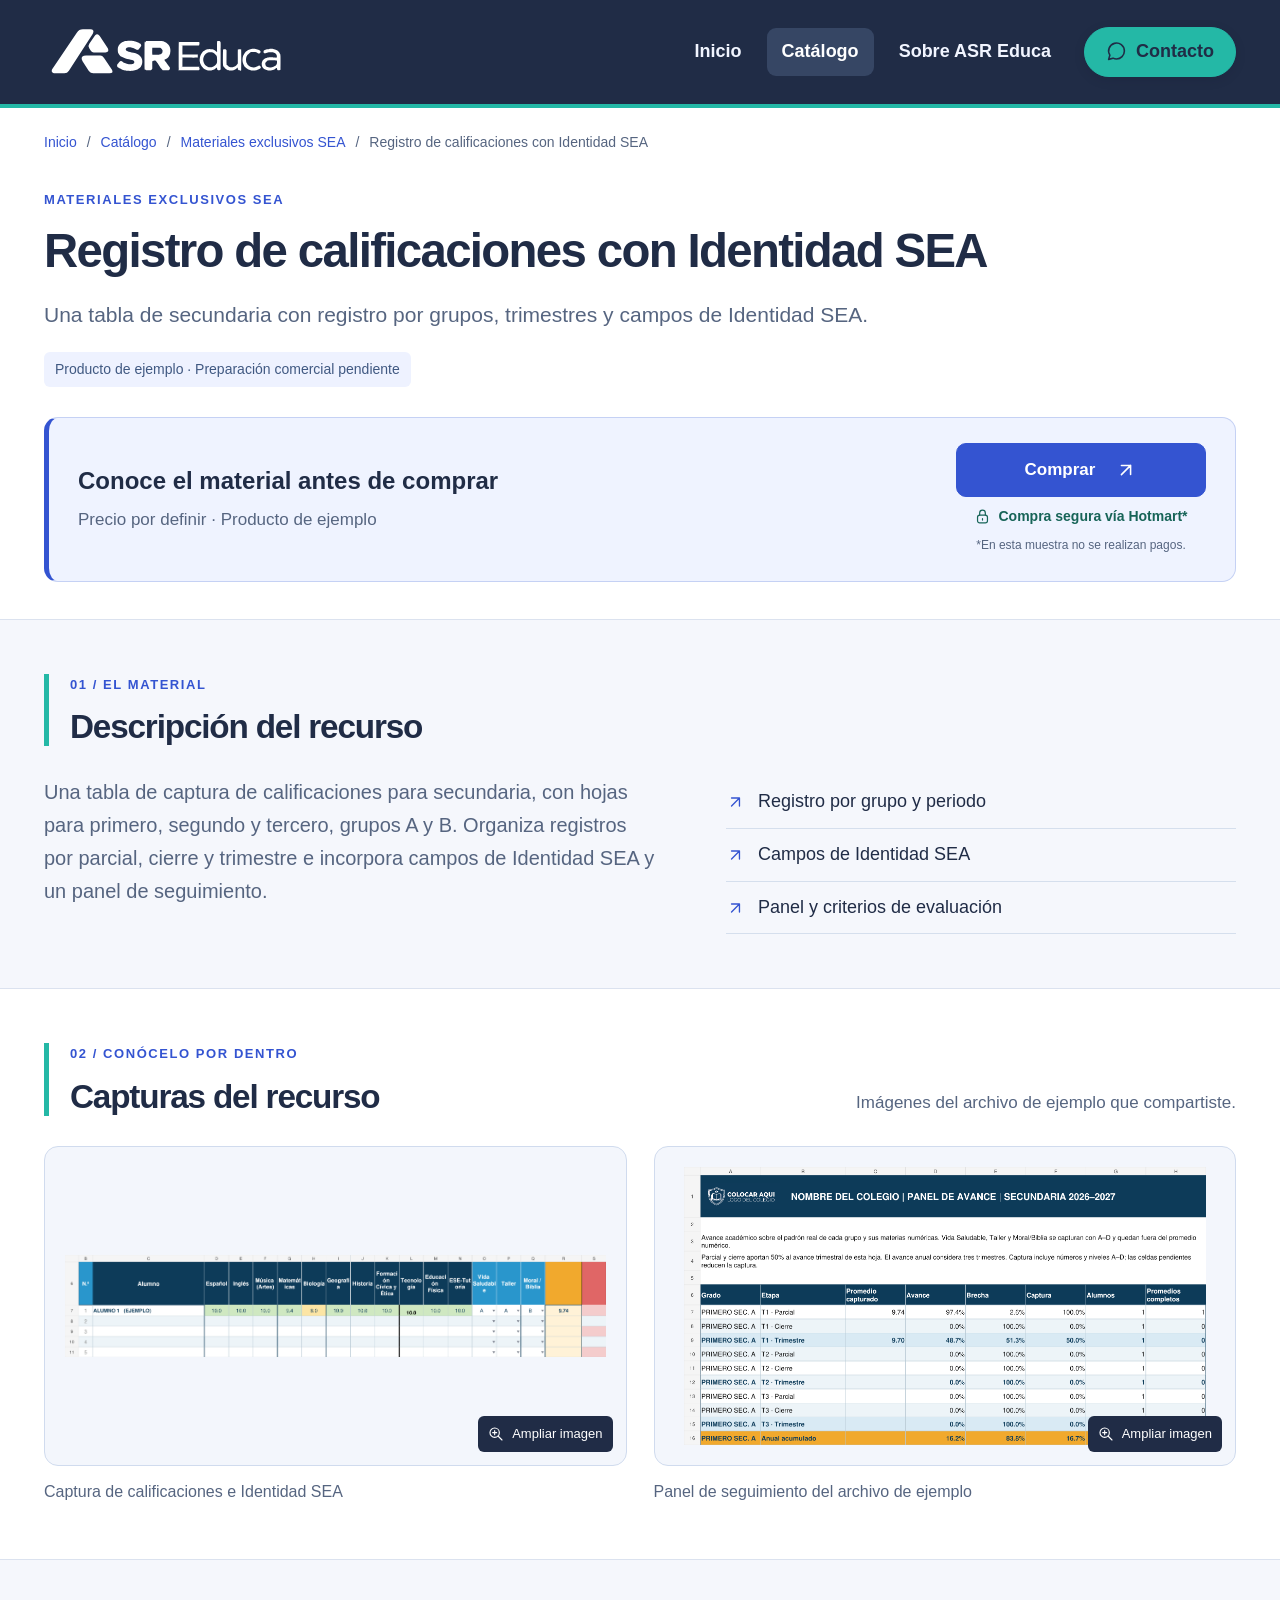
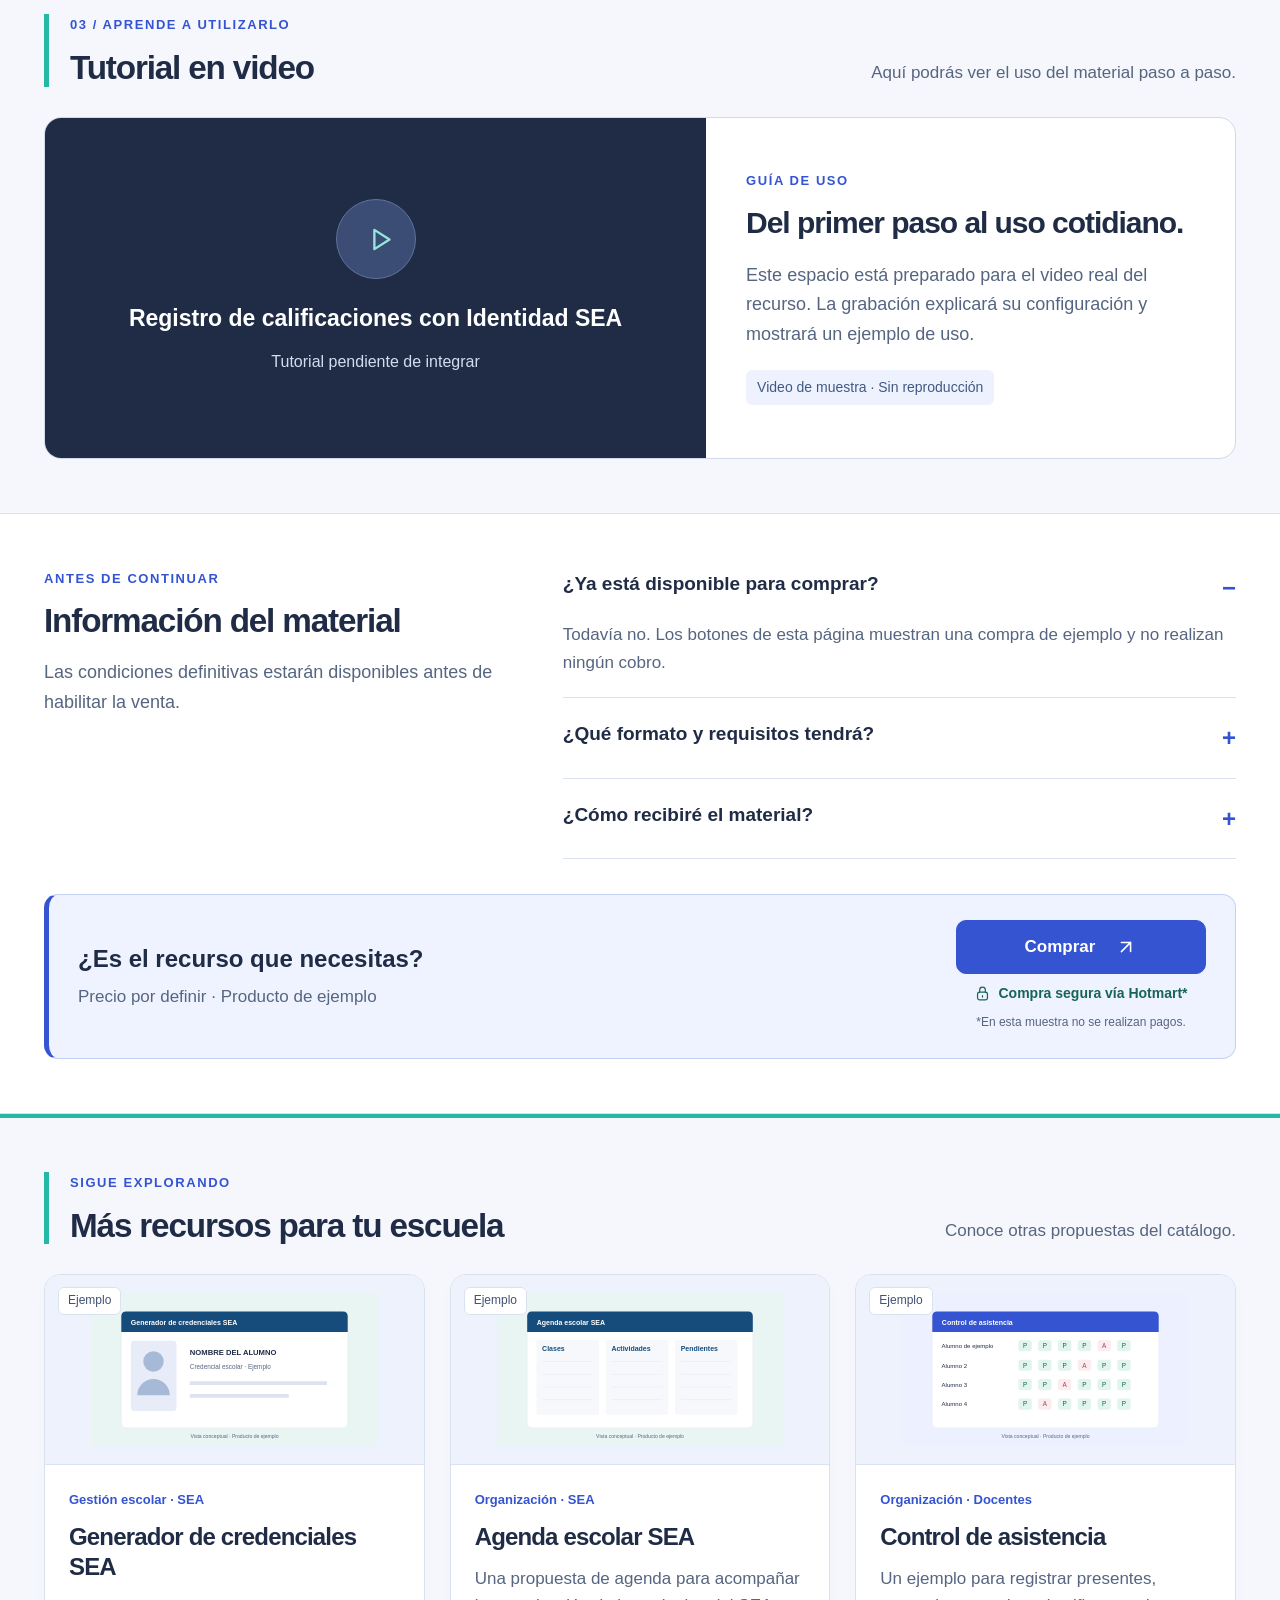
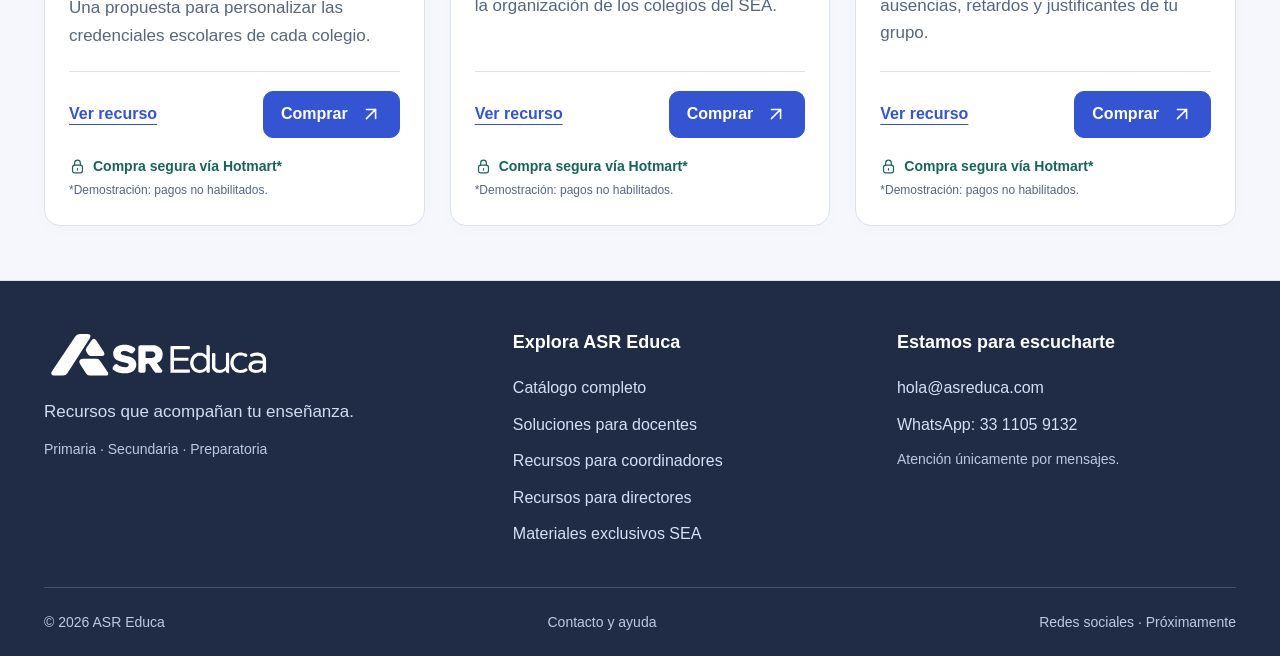
==== calificaciones-sea.html @ 0092710e "Actualizar sitio ASR Educa con nuevo diseño y cat" ====
<!DOCTYPE html>
<html lang="es"><head><meta charset="UTF-8"><meta name="viewport" content="width=device-width,initial-scale=1"><title>Registro de calificaciones con Identidad SEA | ASR Educa</title><meta name="description" content="Una tabla de secundaria con registro por grupos, trimestres y campos de Identidad SEA."><meta name="theme-color" content="#202C46"><meta property="og:title" content="Registro de calificaciones con Identidad SEA | ASR Educa"><meta property="og:description" content="Una tabla de secundaria con registro por grupos, trimestres y campos de Identidad SEA."><meta property="og:image" content="https://asreduca.com/assets/icon-512.png"><meta property="og:type" content="website"><link rel="canonical" href="https://asreduca.com/calificaciones-sea.html"><link rel="icon" href="assets/icon-32.png"><link rel="apple-touch-icon" href="assets/icon-192.png"><link rel="stylesheet" href="style.css"><script src="catalogo.js" defer></script><script src="script.js" defer></script></head><body><a class="skip" href="#contenido">Saltar al contenido</a><header class="site-header"><div class="wrap navigation"><a class="brand" href="index.html" aria-label="ASR Educa, inicio"><img src="assets/logo-blanco.svg" alt="ASR Educa" width="245" height="59"></a><button class="menu-toggle" type="button" aria-expanded="false" aria-controls="menu">Menú <span aria-hidden="true">☰</span></button><nav id="menu" class="menu" aria-label="Navegación principal"><a href="index.html">Inicio</a><a href="catalogo.html" class="section-active">Catálogo</a><a href="sobre-asr.html">Sobre ASR Educa</a><a class="nav-contact" href="contacto.html"><svg aria-hidden="true" viewBox="0 0 24 24" fill="none" stroke="currentColor" stroke-width="1.8" stroke-linecap="round" stroke-linejoin="round"><path d="M21 11.5a9 9 0 0 1-9 9 9.3 9.3 0 0 1-4-.9L3 21l1.4-4.8A9 9 0 1 1 21 11.5Z"/></svg><span>Contacto</span></a></nav></div></header><main id="contenido"><nav class="wrap breadcrumbs" aria-label="Ruta de navegación"><a href="index.html">Inicio</a><span aria-hidden="true">/</span><a href="catalogo.html">Catálogo</a><span aria-hidden="true">/</span><a href="recursos-sea.html">Materiales exclusivos SEA</a><span aria-hidden="true">/</span><span aria-current="page">Registro de calificaciones con Identidad SEA</span></nav><section class="product-lead wrap"><div class="product-heading"><span class="eyebrow">Materiales exclusivos SEA</span><h1>Registro de calificaciones con Identidad SEA</h1><p>Una tabla de secundaria con registro por grupos, trimestres y campos de Identidad SEA.</p><span class="example-tag">Producto de ejemplo · Preparación comercial pendiente</span></div><div class="purchase-bar"><div><strong>Conoce el material antes de comprar</strong><span>Precio por definir · Producto de ejemplo</span></div><div class="purchase-action"><button class="button buy-button " type="button" data-buy="calificaciones-sea">Comprar<svg aria-hidden="true" viewBox="0 0 24 24" fill="none" stroke="currentColor" stroke-width="1.7" stroke-linecap="round" stroke-linejoin="round"><path d="M7 17 17 7M7 7h10v10"/></svg></button><span class="safe"><svg aria-hidden="true" viewBox="0 0 24 24" fill="none" stroke="currentColor" stroke-width="1.7" stroke-linecap="round" stroke-linejoin="round"><rect x="5" y="10" width="14" height="11" rx="3"/><path d="M8 10V7a4 4 0 0 1 8 0v3m-4 5v2"/></svg>Compra segura vía Hotmart*</span><small>*En esta muestra no se realizan pagos.</small></div></div></section><section class="band description-band"><div class="wrap"><div class="section-heading"><div><span class="eyebrow">01 / El material</span><h2>Descripción del recurso</h2></div></div><div class="description-grid"><p class="description-text">Una tabla de captura de calificaciones para secundaria, con hojas para primero, segundo y tercero, grupos A y B. Organiza registros por parcial, cierre y trimestre e incorpora campos de Identidad SEA y un panel de seguimiento.</p><ul class="feature-list"><li><svg aria-hidden="true" viewBox="0 0 24 24" fill="none" stroke="currentColor" stroke-width="1.7" stroke-linecap="round" stroke-linejoin="round"><path d="M7 17 17 7M7 7h10v10"/></svg>Registro por grupo y periodo</li><li><svg aria-hidden="true" viewBox="0 0 24 24" fill="none" stroke="currentColor" stroke-width="1.7" stroke-linecap="round" stroke-linejoin="round"><path d="M7 17 17 7M7 7h10v10"/></svg>Campos de Identidad SEA</li><li><svg aria-hidden="true" viewBox="0 0 24 24" fill="none" stroke="currentColor" stroke-width="1.7" stroke-linecap="round" stroke-linejoin="round"><path d="M7 17 17 7M7 7h10v10"/></svg>Panel y criterios de evaluación</li></ul></div></div></section><section class="band screenshot-band"><div class="wrap"><div class="section-heading"><div><span class="eyebrow">02 / Conócelo por dentro</span><h2>Capturas del recurso</h2></div><p>Imágenes del archivo de ejemplo que compartiste.</p></div><div class="gallery "><figure><button class="gallery-button" type="button" data-image="assets/captura-calificaciones.png" data-title="Captura de calificaciones e Identidad SEA" aria-label="Ampliar: Captura de calificaciones e Identidad SEA"><img src="assets/captura-calificaciones.png" alt="Captura de calificaciones e Identidad SEA" loading="lazy" width="1000" height="550"><span><svg aria-hidden="true" viewBox="0 0 24 24" fill="none" stroke="currentColor" stroke-width="1.7" stroke-linecap="round" stroke-linejoin="round"><circle cx="10" cy="10" r="7"/><path d="m15 15 6 6M7 10h6m-3-3v6"/></svg> Ampliar imagen</span></button><figcaption>Captura de calificaciones e Identidad SEA</figcaption></figure><figure><button class="gallery-button" type="button" data-image="assets/captura-panel.png" data-title="Panel de seguimiento del archivo de ejemplo" aria-label="Ampliar: Panel de seguimiento del archivo de ejemplo"><img src="assets/captura-panel.png" alt="Panel de seguimiento del archivo de ejemplo" loading="lazy" width="1000" height="550"><span><svg aria-hidden="true" viewBox="0 0 24 24" fill="none" stroke="currentColor" stroke-width="1.7" stroke-linecap="round" stroke-linejoin="round"><circle cx="10" cy="10" r="7"/><path d="m15 15 6 6M7 10h6m-3-3v6"/></svg> Ampliar imagen</span></button><figcaption>Panel de seguimiento del archivo de ejemplo</figcaption></figure></div></div></section><section class="band video-band"><div class="wrap"><div class="section-heading"><div><span class="eyebrow">03 / Aprende a utilizarlo</span><h2>Tutorial en video</h2></div><p>Aquí podrás ver el uso del material paso a paso.</p></div><div class="tutorial"><div class="tutorial-screen"><div class="play-symbol"><svg aria-hidden="true" viewBox="0 0 24 24" fill="none" stroke="currentColor" stroke-width="1.7" stroke-linecap="round" stroke-linejoin="round"><path d="m9 5 11 7-11 7Z"/></svg></div><strong>Registro de calificaciones con Identidad SEA</strong><span>Tutorial pendiente de integrar</span></div><div class="tutorial-copy"><span class="eyebrow">Guía de uso</span><h3>Del primer paso al uso cotidiano.</h3><p>Este espacio está preparado para el video real del recurso. La grabación explicará su configuración y mostrará un ejemplo de uso.</p><span class="example-tag">Video de muestra · Sin reproducción</span></div></div></div></section><section class="band faq-band"><div class="wrap"><div class="faq-layout"><div><span class="eyebrow">Antes de continuar</span><h2>Información del material</h2><p>Las condiciones definitivas estarán disponibles antes de habilitar la venta.</p></div><div><details open><summary>¿Ya está disponible para comprar?</summary><p>Todavía no. Los botones de esta página muestran una compra de ejemplo y no realizan ningún cobro.</p></details><details><summary>¿Qué formato y requisitos tendrá?</summary><p>La muestra proviene de un archivo XLSX. Antes de ofrecerlo se comprobará su compatibilidad con Excel y Google Sheets.</p></details><details><summary>¿Cómo recibiré el material?</summary><p>Cuando se habilite la venta, esta ficha explicará la entrega y el acceso al recurso después del pago.</p></details></div></div><div class="purchase-bar"><div><strong>¿Es el recurso que necesitas?</strong><span>Precio por definir · Producto de ejemplo</span></div><div class="purchase-action"><button class="button buy-button " type="button" data-buy="calificaciones-sea">Comprar<svg aria-hidden="true" viewBox="0 0 24 24" fill="none" stroke="currentColor" stroke-width="1.7" stroke-linecap="round" stroke-linejoin="round"><path d="M7 17 17 7M7 7h10v10"/></svg></button><span class="safe"><svg aria-hidden="true" viewBox="0 0 24 24" fill="none" stroke="currentColor" stroke-width="1.7" stroke-linecap="round" stroke-linejoin="round"><rect x="5" y="10" width="14" height="11" rx="3"/><path d="M8 10V7a4 4 0 0 1 8 0v3m-4 5v2"/></svg>Compra segura vía Hotmart*</span><small>*En esta muestra no se realizan pagos.</small></div></div></div></section><section class="band more-band"><div class="wrap"><div class="section-heading"><div><span class="eyebrow">Sigue explorando</span><h2>Más recursos para tu escuela</h2></div><p>Conoce otras propuestas del catálogo.</p></div><div class="product-grid"><article class="product-card" data-card><a class="product-image" href="credenciales-sea.html" aria-label="Ver Generador de credenciales SEA"><img src="assets/vista-credenciales-sea.svg" alt="Vista de Generador de credenciales SEA" loading="lazy" width="900" height="480"><span class="image-badge">Ejemplo</span></a><div class="card-content"><span class="product-kind">Gestión escolar · SEA</span><h3><a href="credenciales-sea.html">Generador de credenciales SEA</a></h3><p>Una propuesta para personalizar las credenciales escolares de cada colegio.</p><div class="card-actions"><a class="details-link" href="credenciales-sea.html">Ver recurso</a><button class="button buy-button compact" type="button" data-buy="credenciales-sea">Comprar<svg aria-hidden="true" viewBox="0 0 24 24" fill="none" stroke="currentColor" stroke-width="1.7" stroke-linecap="round" stroke-linejoin="round"><path d="M7 17 17 7M7 7h10v10"/></svg></button></div><div class="card-safety"><span class="safe"><svg aria-hidden="true" viewBox="0 0 24 24" fill="none" stroke="currentColor" stroke-width="1.7" stroke-linecap="round" stroke-linejoin="round"><rect x="5" y="10" width="14" height="11" rx="3"/><path d="M8 10V7a4 4 0 0 1 8 0v3m-4 5v2"/></svg>Compra segura vía Hotmart*</span><small>*Demostración: pagos no habilitados.</small></div></div></article><article class="product-card" data-card><a class="product-image" href="agenda-sea.html" aria-label="Ver Agenda escolar SEA"><img src="assets/vista-agenda-sea.svg" alt="Vista de Agenda escolar SEA" loading="lazy" width="900" height="480"><span class="image-badge">Ejemplo</span></a><div class="card-content"><span class="product-kind">Organización · SEA</span><h3><a href="agenda-sea.html">Agenda escolar SEA</a></h3><p>Una propuesta de agenda para acompañar la organización de los colegios del SEA.</p><div class="card-actions"><a class="details-link" href="agenda-sea.html">Ver recurso</a><button class="button buy-button compact" type="button" data-buy="agenda-sea">Comprar<svg aria-hidden="true" viewBox="0 0 24 24" fill="none" stroke="currentColor" stroke-width="1.7" stroke-linecap="round" stroke-linejoin="round"><path d="M7 17 17 7M7 7h10v10"/></svg></button></div><div class="card-safety"><span class="safe"><svg aria-hidden="true" viewBox="0 0 24 24" fill="none" stroke="currentColor" stroke-width="1.7" stroke-linecap="round" stroke-linejoin="round"><rect x="5" y="10" width="14" height="11" rx="3"/><path d="M8 10V7a4 4 0 0 1 8 0v3m-4 5v2"/></svg>Compra segura vía Hotmart*</span><small>*Demostración: pagos no habilitados.</small></div></div></article><article class="product-card" data-card><a class="product-image" href="control-asistencia.html" aria-label="Ver Control de asistencia"><img src="assets/vista-control-asistencia.svg" alt="Vista de Control de asistencia" loading="lazy" width="900" height="480"><span class="image-badge">Ejemplo</span></a><div class="card-content"><span class="product-kind">Organización · Docentes</span><h3><a href="control-asistencia.html">Control de asistencia</a></h3><p>Un ejemplo para registrar presentes, ausencias, retardos y justificantes de tu grupo.</p><div class="card-actions"><a class="details-link" href="control-asistencia.html">Ver recurso</a><button class="button buy-button compact" type="button" data-buy="control-asistencia">Comprar<svg aria-hidden="true" viewBox="0 0 24 24" fill="none" stroke="currentColor" stroke-width="1.7" stroke-linecap="round" stroke-linejoin="round"><path d="M7 17 17 7M7 7h10v10"/></svg></button></div><div class="card-safety"><span class="safe"><svg aria-hidden="true" viewBox="0 0 24 24" fill="none" stroke="currentColor" stroke-width="1.7" stroke-linecap="round" stroke-linejoin="round"><rect x="5" y="10" width="14" height="11" rx="3"/><path d="M8 10V7a4 4 0 0 1 8 0v3m-4 5v2"/></svg>Compra segura vía Hotmart*</span><small>*Demostración: pagos no habilitados.</small></div></div></article></div></div></section></main><footer class="site-footer"><div class="wrap footer-grid"><div><img src="assets/logo-blanco.svg" alt="ASR Educa" width="230" height="55"><p>Recursos que acompañan tu enseñanza.</p><span class="footer-small">Primaria · Secundaria · Preparatoria</span></div><div><strong>Explora ASR Educa</strong><a href="catalogo.html">Catálogo completo</a><a href="soluciones-docentes.html">Soluciones para docentes</a><a href="recursos-coordinadores.html">Recursos para coordinadores</a><a href="recursos-directores.html">Recursos para directores</a><a href="recursos-sea.html">Materiales exclusivos SEA</a></div><div><strong>Estamos para escucharte</strong><a href="mailto:hola@asreduca.com">hola@asreduca.com</a><a href="https://wa.me/523311059132">WhatsApp: 33 1105 9132</a><span class="footer-small">Atención únicamente por mensajes.</span></div></div><div class="wrap footer-bottom"><span>© 2026 ASR Educa</span><a href="contacto.html">Contacto y ayuda</a><span>Redes sociales · Próximamente</span></div></footer><dialog id="purchase-dialog" class="modal"><div class="modal-content"><button type="button" class="close-modal" data-close aria-label="Cerrar">×</button><span class="eyebrow">Vista de ejemplo</span><h2 id="purchase-title">Próximamente en Hotmart</h2><p data-purchase-name></p><p>Este botón muestra dónde comenzará la compra. El producto todavía no está a la venta y no se realizará ningún cobro.</p><p>Cuando esté disponible, continuarás en la página de pago de Hotmart.</p><a class="button" href="contacto.html">Consultar el recurso</a></div></dialog><dialog id="image-dialog" class="image-modal"><div class="image-modal-top"><p id="image-title"></p><button class="close-modal" type="button" data-close aria-label="Cerrar imagen ampliada">×</button></div><img src="assets/logo-principal.svg" alt="" data-full-image></dialog></body></html>
---- style.css ----
:root{--blue:#3454d1;--blue-dark:#263da5;--teal:#24b8a6;--night:#202c46;--muted:#566580;--paper:#f5f7fc;--line:#dbe2ef;--mint:#e5f6f2;--radius:20px}*{box-sizing:border-box}html{scroll-behavior:smooth;scroll-padding-top:125px}body{margin:0;color:var(--night);font-family:Inter,"Segoe UI",Arial,sans-serif;font-size:18px;line-height:1.65;background:white;-webkit-font-smoothing:antialiased}button,input{font:inherit}button,a{-webkit-tap-highlight-color:transparent}button{cursor:pointer}a{color:inherit;text-decoration:none}a:hover{text-decoration:none}a:focus-visible,button:focus-visible,summary:focus-visible{outline:3px solid var(--teal);outline-offset:5px}h1,h2,h3,p{margin:0}h1,h2,h3{line-height:1.14;letter-spacing:-.035em}h1{font-size:clamp(38px,3.7vw,62px)}h2{font-size:clamp(30px,2.6vw,42px)}h3{font-size:25px}p{color:var(--muted)}img{display:block;max-width:100%}svg{width:22px;height:22px;flex-shrink:0}button{color:inherit}[hidden]{display:none!important}.wrap{width:calc(100% - 88px);max-width:1680px;margin-inline:auto}.skip{position:fixed;top:-100px;left:20px;padding:15px;background:white;color:var(--blue);z-index:100}.skip:focus{top:10px}.site-header{position:sticky;top:0;z-index:30;background:var(--night);border-bottom:4px solid var(--teal)}.navigation{display:flex;align-items:center;justify-content:space-between;gap:28px;min-height:104px}.brand{display:block;width:245px;flex-shrink:0}.brand img{width:100%;height:auto}.menu{display:flex;align-items:center;gap:8px;font-size:17px;font-weight:650}.menu a{padding:12px 13px;color:#f1f5ff;border-radius:9px;line-height:1.3}.menu a:hover{background:#344360;color:white}.menu a[aria-current=page]{background:white;color:var(--blue)}.menu .nav-contact{border:1px solid #70809f;margin-left:8px}.menu-toggle{display:none;border:1px solid #657695;background:transparent;color:white;padding:9px 15px;border-radius:9px;font-size:17px}.button{display:inline-flex;justify-content:center;align-items:center;gap:20px;background:var(--blue);border:1px solid var(--blue);padding:14px 21px;border-radius:10px;color:white;line-height:1.4;font-weight:700;font-size:17px;transition:background .18s,transform .18s;min-height:52px}.button:hover{background:var(--blue-dark);transform:translateY(-2px)}.button.secondary{background:transparent;color:var(--blue);border-color:#b4c1ea}.button.secondary:hover{background:#edf1ff}.button.white{background:white;color:var(--blue);border-color:white}.button.compact{font-size:16px;padding:11px 17px;min-height:47px;gap:12px}.hero-band{display:grid;grid-template-columns:1.1fr 1fr;background:var(--blue);position:relative;border-bottom:1px solid var(--line);overflow:hidden}.hero-copy{padding:56px clamp(30px,4vw,72px) 47px;color:white;position:relative;background:linear-gradient(120deg,#263fba,#3454d1)}.hero-label{font-size:13px;font-weight:700;letter-spacing:.1em;display:block;color:#c5eceb;margin-bottom:22px}.hero-copy h1{font-size:clamp(37px,3.5vw,60px);max-width:850px;font-weight:730;line-height:1.12}.hero-copy>p{color:white;font-size:22px;margin:25px 0 28px}.hero-levels{display:flex;flex-wrap:wrap;gap:13px;margin-top:27px;font-size:15px;color:#e4eaff}.hero-levels span{color:#6de0ce}.hero-photo{position:relative;min-height:480px}.hero-photo>img{width:100%;height:100%;position:absolute;inset:0;object-fit:cover;object-position:62% center}.hero-photo>span{position:absolute;bottom:26px;right:26px;left:26px;background:rgba(255,255,255,.94);padding:13px 18px;border-left:4px solid var(--teal);font-size:17px;font-weight:600;color:var(--night)}.band{padding:54px 0;border-bottom:1px solid var(--line)}.eyebrow{display:block;font-size:13px;letter-spacing:.12em;font-weight:750;text-transform:uppercase;color:var(--blue);margin-bottom:13px}.section-heading{display:flex;justify-content:space-between;align-items:end;gap:35px;margin-bottom:30px;padding-left:21px;border-left:5px solid var(--teal)}.section-heading>p{max-width:460px;font-size:17px;line-height:1.6}.catalogs-band{background:white}.category-grid{display:grid;grid-template-columns:1fr 1fr;gap:26px}.category{background:#f0f3ff;border:1px solid #d1dafa;border-radius:var(--radius);padding:29px;display:flex;align-items:start;gap:24px;transition:transform .18s,border .18s}.category:hover{transform:translateY(-3px);border-color:var(--blue)}.category-symbol{background:white;color:var(--blue);width:66px;height:66px;border-radius:16px;display:grid;place-items:center;flex-shrink:0}.category-symbol svg{width:30px;height:30px}.category h3{font-size:29px}.category p{font-size:17px;margin-top:13px;max-width:600px}.category div>span{display:block;font-weight:700;color:var(--blue);margin-top:20px;font-size:16px}.sea-category{background:var(--mint);border-color:#c7e6de}.sea-category .category-symbol{color:#116b60}.sea-category div>span{color:#126c60}.featured-band{background:var(--paper)}.product-grid{display:grid;grid-template-columns:repeat(3,minmax(0,1fr));gap:25px}.product-card{min-width:0;border:1px solid #d9e1ef;border-radius:16px;background:white;overflow:hidden;display:flex;flex-direction:column;box-shadow:0 5px 18px #202c4604}.product-image{height:190px;position:relative;background:#eef2fc;padding:18px;border-bottom:1px solid var(--line);display:block;overflow:hidden}.product-image img{width:100%;height:100%;object-fit:contain;transition:transform .2s}.product-image:hover img{transform:scale(1.025)}.image-badge{position:absolute;left:13px;top:12px;font-size:12px;background:white;color:#405174;border:1px solid var(--line);border-radius:6px;padding:3px 9px}.card-content{padding:24px;display:flex;flex-direction:column;flex:1}.product-kind{font-size:13px;color:var(--blue);font-weight:650;display:block;margin-bottom:11px}.card-content h3{font-size:24px;line-height:1.24;margin-bottom:13px}.card-content h3 a:hover{color:var(--blue)}.card-content>p{font-size:17px;line-height:1.6;margin-bottom:22px}.card-actions{display:flex;align-items:center;justify-content:space-between;gap:15px;margin-top:auto;padding-top:19px;border-top:1px solid var(--line)}.details-link{font-size:16px;font-weight:700;color:var(--blue);text-decoration:underline;text-underline-offset:5px}.card-safety{margin-top:17px;display:flex;flex-direction:column;gap:3px}.safe{font-size:14px;font-weight:600;color:#176458;display:flex;align-items:center;gap:7px}.safe svg{height:17px;width:17px}.card-safety small,.purchase-action small{font-size:12px;color:var(--muted)}.catalog-disclaimer{font-size:14px;margin-top:23px;color:var(--muted)}.contact-band{padding:40px 0;background:#e9f5f3;border-bottom:1px solid #b9d9d2}.contact-inner{display:flex;align-items:center;justify-content:space-between;gap:30px}.contact-inner h2{font-size:32px}.contact-inner p{margin-top:11px}.site-footer{background:var(--night);color:white;padding:47px 0 22px}.footer-grid{display:grid;grid-template-columns:1.25fr 1fr 1fr;gap:45px;padding-bottom:30px}.footer-grid img{margin-bottom:15px}.footer-grid p{font-size:17px;color:#d0dcef;margin-bottom:12px}.footer-grid strong{display:block;font-size:18px;margin-bottom:18px}.footer-grid a{display:block;font-size:16px;color:#d4e0f5;margin:10px 0}.footer-grid a:hover{text-decoration:underline;color:white}.footer-small{font-size:14px;color:#b9c9e4;display:block}.footer-bottom{display:flex;justify-content:space-between;gap:25px;border-top:1px solid #45516a;padding-top:23px;font-size:14px;color:#bbcae1}.breadcrumbs{display:flex;gap:10px;align-items:center;flex-wrap:wrap;padding-block:23px;font-size:14px;color:var(--muted)}.breadcrumbs a{color:var(--blue)}.catalog-intro{padding-top:16px;padding-bottom:35px}.catalog-intro>p{font-size:20px;max-width:1000px;margin-top:18px}.catalog-band{background:var(--paper);border-top:1px solid var(--line)}.catalog-toolbar{display:flex;align-items:center;justify-content:space-between;gap:25px;margin-bottom:20px}.catalog-toolbar>span{font-size:16px;color:var(--muted);white-space:nowrap}.search{display:flex;gap:14px;align-items:center;border:1px solid #becbe0;background:white;border-radius:10px;padding:13px 17px;width:min(100%,590px)}.search input{border:0;outline:0;width:100%;background:transparent;font-size:18px;color:var(--night)}.search:focus-within{outline:2px solid var(--blue);outline-offset:2px}.catalog-band .catalog-disclaimer{margin:0 0 25px}.empty-state{padding:30px;background:white;border:1px solid var(--line);border-radius:12px}.product-lead{padding-bottom:37px}.product-heading{max-width:1200px;padding:12px 0 30px}.product-heading>p{font-size:21px;max-width:1100px;margin-top:20px}.example-tag{display:inline-block;font-size:14px;color:#405982;background:#eef2ff;padding:6px 11px;border-radius:6px;margin-top:20px}.purchase-bar{background:#eff3ff;border:1px solid #c5d1f4;border-left:5px solid var(--blue);border-radius:14px;padding:25px 29px;display:flex;align-items:center;justify-content:space-between;gap:30px}.purchase-bar strong{font-size:24px;line-height:1.3;display:block}.purchase-bar>div>span{display:block;color:var(--muted);margin-top:9px;font-size:17px}.purchase-action{display:flex;flex-direction:column;align-items:center;gap:8px;min-width:250px}.purchase-action .button{width:100%}.purchase-action .safe{margin:0;color:#176458;font-size:14px}.description-band{background:var(--paper);border-top:1px solid var(--line)}.description-grid{display:grid;grid-template-columns:1.2fr 1fr;gap:70px}.description-text{font-size:20px;max-width:850px}.feature-list{margin:0;padding:0;list-style:none}.feature-list li{display:flex;align-items:center;gap:13px;font-size:18px;padding:11px 0;border-bottom:1px solid #d5dfed}.feature-list li svg{color:var(--blue);width:19px}.screenshot-band{background:white}.gallery{display:grid;grid-template-columns:1fr 1fr;gap:27px}.gallery.single{grid-template-columns:1fr}.gallery figure{margin:0;min-width:0}.gallery-button{display:flex;align-items:center;justify-content:center;position:relative;width:100%;height:320px;background:#f3f6fc;border:1px solid #d0dbee;border-radius:14px;padding:20px;overflow:hidden}.gallery-button>img{width:100%;height:100%;object-fit:contain}.gallery-button>span{position:absolute;bottom:13px;right:13px;display:flex;align-items:center;gap:8px;background:var(--night);border-radius:6px;padding:7px 10px;color:white;font-size:13px}.gallery-button>span svg{width:16px;height:16px}.gallery.single .gallery-button{height:360px}.gallery figcaption{font-size:16px;margin-top:13px;color:var(--muted)}.video-band{background:var(--paper)}.tutorial{display:grid;grid-template-columns:1.25fr 1fr;border:1px solid #cfd9eb;border-radius:17px;overflow:hidden;background:white}.tutorial-screen{min-height:340px;padding:35px;background:var(--night);color:white;display:flex;align-items:center;justify-content:center;flex-direction:column;text-align:center;gap:15px}.play-symbol{display:grid;place-items:center;width:80px;height:80px;background:#3b4d74;color:#96e7db;border:1px solid #5f739b;border-radius:50%;margin-bottom:10px}.play-symbol svg{width:33px;height:33px;margin-left:5px}.tutorial-screen strong{font-size:23px;max-width:600px;line-height:1.3}.tutorial-screen>span{font-size:16px;color:#d3ddf0}.tutorial-copy{padding:40px;align-self:center}.tutorial-copy h3{font-size:30px;line-height:1.2;margin-bottom:20px}.tutorial-copy p{font-size:18px}.faq-band{background:white}.faq-layout{display:grid;grid-template-columns:.8fr 1.2fr;gap:70px;margin-bottom:35px}.faq-layout h2{margin-bottom:18px}.faq-layout>div>p{font-size:18px;max-width:500px}details{border-bottom:1px solid var(--line);padding:20px 0}details:first-child{padding-top:0}summary{font-size:19px;font-weight:650;cursor:pointer;display:flex;justify-content:space-between;gap:20px;list-style:none}summary::-webkit-details-marker{display:none}summary:after{content:'+';color:var(--blue);font-size:24px}details[open] summary:after{content:'−'}details p{font-size:17px;margin-top:14px}.more-band{background:var(--paper);border-top:4px solid var(--teal)}.about-band{background:white}.about-band h1{max-width:1100px}.about-grid{display:grid;grid-template-columns:1fr 1fr;gap:55px;align-items:center;margin-top:35px}.about-visual img{border-radius:18px}.about-text h2{margin-bottom:22px}.about-text p{font-size:19px;margin:18px 0}.about-text strong{display:block;font-size:21px;margin-top:25px}.about-text>span{font-size:16px;color:var(--muted)}.contact-page h1{max-width:1000px}.contact-page>.wrap>p{font-size:20px;margin-top:18px}.contact-grid{display:grid;grid-template-columns:1fr 1fr;gap:28px;margin-top:35px}.contact-grid article{border:1px solid var(--line);padding:30px;background:var(--paper);border-radius:15px}.contact-grid a{display:block;font-size:23px;color:var(--blue);font-weight:650;margin:23px 0 14px}.modal{border:0;border-radius:18px;padding:0;width:min(620px,calc(100% - 36px));color:var(--night);box-shadow:0 20px 100px #0004}.modal::backdrop,.image-modal::backdrop{background:#111c33c9}.modal-content{padding:42px;position:relative}.modal h2{font-size:31px;margin-bottom:22px}.modal p{font-size:18px;margin:16px 0}.modal .button{margin-top:15px}.close-modal{background:#e9eef8;color:var(--night);border:0;border-radius:50%;width:43px;height:43px;font-size:28px;line-height:1;display:grid;place-items:center}.modal .close-modal{position:absolute;right:14px;top:14px}.modal .eyebrow{padding-right:28px}.image-modal{border:0;background:#f7f9fe;border-radius:15px;padding:19px;width:min(1500px,calc(100% - 32px));max-height:93vh}.image-modal-top{display:flex;align-items:center;justify-content:space-between;gap:20px;margin-bottom:16px}.image-modal-top p{font-size:18px;font-weight:600}.image-modal>img{max-height:calc(93vh - 100px);width:100%;object-fit:contain}.sr-only{position:absolute;width:1px;height:1px;padding:0;margin:-1px;overflow:hidden;clip:rect(0,0,0,0)}
/* Demostración de asistencia, sin datos reales ni almacenamiento. */
.demo-band{background:#eaf1ff}.demo-layout{display:grid;grid-template-columns:minmax(0,1fr) 290px;gap:28px;align-items:start}.sheet{border:1px solid var(--line);background:white;border-radius:14px;overflow:hidden}.sheet-top{padding:22px;display:flex;align-items:center;justify-content:space-between;gap:15px;border-bottom:1px solid var(--line)}.sheet-mark{display:flex;align-items:center;gap:14px}.sheet-mark>span{background:var(--blue);color:white;border-radius:9px;padding:6px 13px}.sheet-mark strong{font-size:18px;display:block}.sheet-mark small{font-size:14px;color:var(--muted)}.pill{font-size:13px;background:var(--mint);color:#176458;padding:5px 10px;border-radius:20px}.sheet-context{padding:18px 22px;display:flex;justify-content:space-between;gap:10px;font-size:15px}.sheet-context span{color:var(--muted)}.attendance{border-collapse:collapse;width:100%;table-layout:fixed}.attendance th{background:#f0f4fc;font-size:15px;color:var(--muted);font-weight:600;padding:12px 5px}.attendance th:first-child,.attendance td:first-child{text-align:left;width:43%;padding-left:22px}.attendance td{text-align:center;border-bottom:1px solid #e7edf6;padding:12px 5px;font-size:16px}.initial{display:inline-grid;place-items:center;width:28px;height:28px;border-radius:50%;background:#edf1fa;font-size:10px;margin-right:9px}.state{border:0;border-radius:8px;width:35px;height:35px;display:inline-grid;place-items:center;font-size:15px;font-weight:650}.p{background:#dff3ec;color:#176458}.a{background:#fbe8ec;color:#a24451}.r{background:#fff0cf;color:#805d16}.j{background:#e6edff;color:#3454b5}.sheet-bottom{padding:16px 22px;font-size:13px;color:var(--muted)}.legend{display:flex;gap:14px;flex-wrap:wrap}.demo-controls{padding:5px 22px 20px}.mini-button{border:1px solid #bfcee7;background:white;padding:9px 13px;border-radius:8px;font-size:14px}.demo-summary{background:var(--night);color:white;border-radius:14px;padding:25px}.demo-summary h3{font-size:23px}.demo-summary>p{font-size:16px;color:#c1d1ed;margin:13px 0 19px}.stat{display:flex;justify-content:space-between;gap:20px;border-top:1px solid #455677;padding:11px 0;font-size:17px}.stat b{color:#79dfcc;font-size:21px}.demo-summary small{font-size:13px;color:#c1d1ed;margin-top:15px;display:block}.noscript-note{padding:15px;font-size:14px}
@media(min-width:1800px){.hero-band{grid-template-columns:1.1fr 1fr}.hero-copy{padding-left:max(64px,calc((100vw - 1680px)/2))}.hero-photo{min-height:540px}}
@media(max-width:1230px){.wrap{width:calc(100% - 56px)}.brand{width:210px}.navigation{gap:20px}.menu{font-size:15px;gap:4px}.menu a{padding:12px 9px}.hero-copy{padding:42px 30px}.hero-copy h1{font-size:41px}.hero-copy>p{font-size:20px}.category{padding:25px;gap:17px}.category h3{font-size:26px}.card-content{padding:21px}.card-content h3{font-size:23px}.card-content>p{font-size:16px}.card-actions{gap:9px}.card-actions .button{font-size:15px;padding:11px 13px}.details-link{font-size:15px}}
@media(max-width:1000px){.navigation{flex-wrap:wrap;padding:19px 0;min-height:90px}.menu{width:100%;justify-content:space-between;font-size:16px;gap:7px}.menu a{padding:10px 12px}.hero-band{grid-template-columns:1.1fr 1fr}.hero-copy h1{font-size:36px}.hero-label{font-size:11px}.hero-photo{min-height:460px}.hero-copy>p{font-size:19px}.product-grid{gap:20px}.product-image{height:155px;padding:13px}.card-content h3{font-size:22px}.card-content{padding:18px}.card-actions{flex-direction:column;align-items:stretch}.card-actions .details-link{padding-bottom:9px;text-align:center}.category-symbol{width:50px;height:50px}.category h3{font-size:25px}.description-grid{gap:35px}.tutorial-copy{padding:28px}.tutorial-copy h3{font-size:27px}.footer-grid{gap:28px}.footer-grid a{font-size:15px}.section-heading>p{max-width:360px}.demo-layout{grid-template-columns:minmax(0,1fr) 230px}.sheet-mark small{font-size:12px}.sheet-context{font-size:13px}.attendance td{font-size:14px}.initial{display:none}}
@media(max-width:760px){body{font-size:17px}.wrap{width:calc(100% - 36px)}.site-header{border-bottom-width:3px}.navigation{min-height:83px;gap:15px;padding-block:16px}.brand{width:205px}.js .menu-toggle{display:block}.menu{flex-wrap:wrap;justify-content:start;padding-top:12px;gap:9px}.js .menu{display:none}.js .menu.open{display:flex}.menu a{font-size:16px;padding:11px 12px}.menu .nav-contact{margin-left:0}.hero-band{grid-template-columns:1fr}.hero-copy{padding:37px 23px 30px}.hero-copy h1{font-size:clamp(35px,7.6vw,49px)}.hero-copy>p{font-size:20px;margin:23px 0}.hero-label{font-size:11px;letter-spacing:.06em}.hero-levels{font-size:14px;margin-top:24px}.hero-photo{min-height:240px;max-height:290px}.hero-photo img{object-position:60% 43%}.hero-photo>span{font-size:15px;bottom:16px;left:18px;right:18px;padding:10px 13px}.band{padding:38px 0}.section-heading{display:block;margin-bottom:25px;padding-left:16px}.section-heading h2{font-size:31px}.section-heading>p{margin-top:15px;max-width:100%;font-size:17px}.eyebrow{font-size:12px}.category-grid{grid-template-columns:1fr;gap:18px}.category{padding:24px 22px;gap:18px}.category h3{font-size:26px}.category p{font-size:16px}.category div>span{font-size:15px}.category-symbol{width:51px;height:51px}.product-grid{grid-template-columns:1fr 1fr;gap:17px}.card-content h3{font-size:22px}.card-content>p{font-size:16px}.product-image{height:160px}.card-content{padding:19px}.card-actions .button{font-size:16px}.card-safety .safe{font-size:12px}.card-safety small{font-size:11px}.contact-inner{align-items:start;flex-direction:column;gap:23px}.contact-inner h2{font-size:30px}.footer-grid{grid-template-columns:1fr 1fr;gap:29px}.footer-grid>div:first-child{grid-column:1/-1}.footer-grid strong{font-size:17px}.footer-grid a{font-size:15px}.footer-bottom{flex-wrap:wrap;justify-content:start;gap:13px 25px;font-size:13px}.breadcrumbs{font-size:13px;padding-block:20px;gap:7px}.catalog-intro{padding-top:8px}.catalog-intro h1{font-size:38px}.catalog-intro>p{font-size:19px}.search input{font-size:17px}.catalog-toolbar{gap:15px}.catalog-toolbar>span{font-size:14px}.product-heading{padding:10px 0 25px}.product-heading h1{font-size:37px}.product-heading>p{font-size:20px}.example-tag{font-size:13px}.purchase-bar{padding:23px;display:block}.purchase-bar strong{font-size:24px}.purchase-bar>div>span{font-size:16px}.purchase-action{margin-top:23px;min-width:0;align-items:start}.purchase-action .safe{font-size:14px}.description-grid,.faq-layout{grid-template-columns:1fr;gap:25px}.description-text{font-size:19px}.feature-list li{font-size:17px}.gallery{grid-template-columns:1fr;gap:24px}.gallery-button{height:240px;padding:12px}.gallery.single .gallery-button{height:270px}.gallery figcaption{font-size:15px}.tutorial{grid-template-columns:1fr}.tutorial-screen{min-height:270px;padding:27px}.tutorial-copy{padding:27px}.tutorial-copy p{font-size:17px}.faq-layout h2{font-size:31px}.faq-layout>div>p{font-size:17px}summary{font-size:18px}details p{font-size:17px}.about-grid{grid-template-columns:1fr;gap:26px}.about-band h1{font-size:37px}.about-text p{font-size:18px}.contact-page h1{font-size:37px}.contact-grid{grid-template-columns:1fr;gap:20px}.contact-grid article{padding:25px}.contact-grid a{font-size:22px}.demo-layout{grid-template-columns:1fr}.sheet-top{padding:16px;gap:10px}.sheet-mark strong{font-size:16px}.sheet-mark>span{display:none}.sheet-context{padding:16px;font-size:12px}.attendance th:first-child,.attendance td:first-child{width:39%;padding-left:12px}.attendance th{font-size:12px}.attendance td{font-size:13px}.state{width:29px;height:31px;font-size:14px}.sheet-bottom{padding:16px;font-size:12px}.legend{gap:8px}.demo-controls{padding-left:16px}.modal-content{padding:37px 25px 28px}.modal h2{font-size:29px}.image-modal-top p{font-size:15px}.image-modal{padding:13px}.close-modal{width:37px;height:37px}}
@media(max-width:530px){.product-grid{grid-template-columns:1fr}.product-image{height:200px}.card-content{padding:23px}.card-content h3{font-size:25px}.card-content>p{font-size:17px}.card-actions{flex-direction:row;align-items:center}.card-actions .details-link{padding:0}.card-actions .button{padding:12px 21px}.card-safety .safe{font-size:14px}.card-safety small{font-size:12px}.footer-grid{grid-template-columns:1fr}.footer-grid>div:first-child{grid-column:auto}.hero-copy h1{font-size:36px}.category{gap:15px;padding:23px 18px}.category h3{font-size:25px}.category-symbol{width:42px;height:47px}.category-symbol svg{width:25px}.search{padding:11px 12px}.catalog-toolbar>span{font-size:13px}.gallery.single .gallery-button{height:220px}}
@media(prefers-reduced-motion:reduce){html{scroll-behavior:auto}*,*:before,*:after{transition:none!important;animation:none!important}}

.purchase-action .safe{display:flex}
/* Retoques de contacto y presentación de la marca. */
.contact-pill{display:inline-flex;align-items:center;justify-content:center;gap:13px;background:#0f8277;color:white;border:1px solid #0f8277;border-radius:999px;padding:13px 27px;min-height:56px;font-size:20px;font-weight:750;line-height:1.4;box-shadow:0 4px 10px #155d5519;transition:background .18s,transform .18s;text-decoration:none}.contact-pill>svg{width:27px;height:27px}.contact-pill:hover{background:#0b695f;color:white;transform:translateY(-2px)}.contact-pill:focus-visible{outline:3px solid var(--blue);outline-offset:4px}.contact-options{display:flex;flex-direction:column;align-items:center;gap:7px;flex-shrink:0}.contact-options small{font-size:14px;color:#476963}.other-contact{font-size:14px;color:var(--blue);margin-top:3px}.other-contact:hover{text-decoration:underline}.contact-grid .contact-pill{display:inline-flex;width:max-content;max-width:100%;font-size:20px;color:white;margin:4px 0 14px}.contact-grid .contact-number{margin-bottom:19px}.brand-ribbon{background:white;border-bottom:1px solid var(--line);padding:22px 0}.brand-ribbon-inner{display:flex;align-items:center;justify-content:space-between;gap:30px}.brand-ribbon img{width:270px;height:auto}.brand-ribbon p{font-size:17px;line-height:1.6;text-align:right}.brand-ribbon a:not([aria-label]){font-size:15px;font-weight:600;color:var(--blue)}.story-band{padding-top:20px;background:white}.story-brand{display:flex;align-items:center;gap:38px;border-bottom:1px solid var(--line);padding-bottom:26px;margin-bottom:32px}.story-brand img{width:340px;height:auto}.story-brand>span{font-size:19px;color:var(--muted);border-left:1px solid #c5d1e8;padding-left:30px}.story-band h1{max-width:1300px}.story-grid{display:grid;grid-template-columns:1fr 1.05fr;gap:55px;align-items:center;margin-top:38px}.story-photo{margin:0;min-width:0}.story-photo>img{width:100%;height:auto;aspect-ratio:3/2;object-fit:cover;border-radius:18px}.story-photo figcaption{font-size:13px;color:var(--muted);margin-top:10px}.story-copy h2{font-size:34px;margin-bottom:20px}.story-copy p{font-size:18px;line-height:1.7;margin:15px 0}.story-copy p:last-child{margin-bottom:0}.story-copy a{color:var(--blue);font-weight:600;text-decoration:underline;text-underline-offset:3px}.vision-band{background:var(--paper);border-top:4px solid var(--teal)}.vision-grid{display:grid;grid-template-columns:repeat(3,minmax(0,1fr));gap:24px}.vision-grid article{background:white;border:1px solid var(--line);padding:25px;border-radius:15px}.vision-number{display:block;font-weight:700;color:var(--blue);font-size:14px;margin-bottom:14px}.vision-grid h3{font-size:24px;line-height:1.2;margin-bottom:14px}.vision-grid p{font-size:17px;line-height:1.65}.vision-note{font-size:15px;color:var(--muted);margin-top:23px}.founder-band{background:white}.founder-grid{display:grid;grid-template-columns:330px minmax(0,1fr);gap:65px;max-width:1300px;align-items:center}.founder-photo{margin:0}.founder-photo img{width:100%;height:auto;aspect-ratio:1/1;object-fit:cover;object-position:center;display:block;border-radius:50%;border:1px solid #d7dfec}.founder-photo figcaption{text-align:center;font-size:14px;color:var(--muted);margin-top:12px}.founder-copy h2{font-size:40px}.founder-role{font-size:20px!important;color:var(--blue);font-weight:600;margin-top:13px!important}.founder-copy p{font-size:18px;margin:17px 0;line-height:1.7;max-width:900px}.founder-copy .button{margin-top:13px}.confidence-band{background:#edf5f4;border-top:1px solid #c9dfda}.purchase-steps{display:grid;grid-template-columns:repeat(3,minmax(0,1fr));gap:25px}.purchase-steps article{background:white;border:1px solid #d0e1dc;border-radius:15px;padding:28px}.purchase-steps article>span{display:grid;place-items:center;height:42px;width:42px;background:var(--blue);color:white;border-radius:50%;font-weight:700;margin-bottom:20px}.purchase-steps h3{font-size:25px;margin-bottom:15px}.purchase-steps p{font-size:17px}.confidence-note{display:grid;grid-template-columns:1fr 1fr;gap:40px;border-block:1px solid #bfd6d0;padding:26px 0;margin-top:30px}.confidence-note strong{display:block;font-size:18px;margin-bottom:10px}.confidence-note p{font-size:16px}.hotmart-help{display:inline-block;color:var(--blue);font-size:16px;font-weight:600;margin-top:24px;text-decoration:underline;text-underline-offset:4px}.confidence-footnote{font-size:13px;margin-top:15px;max-width:1100px;color:#526a65}
@media(max-width:1100px){.story-grid{gap:32px;grid-template-columns:1fr 1fr}.story-copy h2{font-size:29px}.story-copy p{font-size:17px}.founder-grid{grid-template-columns:280px 1fr;gap:40px}.founder-copy h2{font-size:35px}.vision-grid{gap:18px}.vision-grid article{padding:23px}.vision-grid h3{font-size:22px}}
@media(max-width:760px){.contact-options{align-items:start}.contact-pill{font-size:19px;padding:13px 25px}.brand-ribbon-inner{flex-direction:column;align-items:start;gap:15px}.brand-ribbon img{width:250px}.brand-ribbon p{text-align:left;font-size:16px}.story-band{padding-top:12px}.story-brand{flex-direction:column;align-items:start;gap:16px;margin-bottom:28px;padding-bottom:23px}.story-brand img{width:290px;max-width:100%}.story-brand>span{border-left:0;padding-left:0;font-size:17px}.story-band h1{font-size:37px}.story-grid{grid-template-columns:1fr;gap:28px;margin-top:28px}.story-copy h2{font-size:30px}.story-copy p{font-size:18px}.story-photo>img{aspect-ratio:3/2;height:auto}.vision-grid{grid-template-columns:1fr 1fr}.vision-grid h3{font-size:22px}.vision-grid p{font-size:16px}.founder-grid{grid-template-columns:1fr;gap:28px}.founder-photo{max-width:310px;margin-inline:auto}.founder-copy h2{font-size:34px}.founder-copy p{font-size:18px}.purchase-steps{grid-template-columns:1fr;gap:17px}.purchase-steps article{padding:25px}.purchase-steps article>span{margin-bottom:15px}.confidence-note{grid-template-columns:1fr;gap:25px}.confidence-band .section-heading h2{font-size:31px}.hotmart-help{font-size:15px}.contact-grid .contact-pill{font-size:19px}}
@media(max-width:480px){.vision-grid{grid-template-columns:1fr}.vision-grid article{padding:24px}.vision-grid p{font-size:17px}.story-brand img{width:265px}.founder-copy .button{font-size:16px;gap:9px;padding:13px 14px}.founder-copy h2{font-size:32px}.story-band h1{font-size:35px}}
/* Catálogo por áreas y contacto en la barra principal. */
.menu .nav-contact{display:inline-flex;align-items:center;justify-content:center;gap:9px;background:var(--teal);border:1px solid var(--teal);color:var(--night);border-radius:999px;padding:12px 21px;box-shadow:0 3px 12px #0a17251a;white-space:nowrap}
.menu .nav-contact svg{width:21px;height:21px}
.menu .nav-contact:hover{background:#65d9c8;border-color:#65d9c8;color:var(--night)}
.menu .nav-contact[aria-current=page]{background:#d6f6f0;color:#124f46;border-color:var(--teal);box-shadow:inset 0 0 0 1px var(--teal)}
.menu a.section-active{background:#364664;color:white}
.menu a.section-active:hover{background:#445777}
.category-copy{min-width:0}
.category .category-status{display:inline-block;font-size:12px;letter-spacing:.06em;line-height:1.4;text-transform:uppercase;font-weight:750;color:#31486c;background:#e1e9f8;border:1px solid #cdd8ed;border-radius:999px;padding:5px 10px;margin:0 0 13px}
.category .category-status-example{color:#485b82;background:white;border-color:#d2dcf2}
.category .category-link{display:flex;align-items:center;gap:9px;font-size:16px;margin-top:20px}
.category .category-link>span{display:inline;margin:0}
.coordinator-category{background:#eef3fc;border-color:#cfdced}
.coordinator-category .category-symbol{color:#31578f}
.director-category{background:#edf5f6;border-color:#c8dfe1}
.director-category .category-symbol{color:#26727c}
.director-category .category-link{color:#256875}
.catalog-hub{background:white;padding-top:24px}
.hub-intro{margin-bottom:37px;max-width:1050px}
.hub-intro p{font-size:20px;line-height:1.65;max-width:850px;margin-top:23px}
.catalog-hub .catalog-disclaimer{margin-top:30px}
.upcoming-band{background:var(--paper);border-top:1px solid var(--line)}
.upcoming-panel{background:white;border:1px solid #d3dfef;border-top:4px solid var(--teal);border-radius:18px;display:grid;grid-template-columns:130px minmax(0,1fr);align-items:start;gap:36px;padding:48px;max-width:1140px;margin-inline:auto}
.upcoming-symbol{display:grid;place-items:center;width:120px;height:120px;background:#edf3ff;border-radius:25px;color:var(--blue)}
.upcoming-symbol svg{width:58px;height:58px}
.upcoming-badge{display:inline-block;background:#e3f5ef;color:#166858;border:1px solid #c8e7dc;padding:5px 12px;border-radius:999px;font-size:14px;font-weight:700;margin-bottom:20px}
.upcoming-copy h2{font-size:38px}
.upcoming-copy>p{font-size:19px;max-width:760px;margin-top:22px}
.upcoming-actions{display:flex;flex-wrap:wrap;align-items:center;gap:24px;margin-top:30px}
.upcoming-actions .button{gap:13px}
@media(min-width:901px){.navigation{flex-wrap:nowrap}.menu{width:auto;font-size:18px;gap:10px;justify-content:flex-end;padding-top:0}.menu a{padding:12px 15px}.menu .nav-contact{padding:12px 21px}}
@media(min-width:901px) and (max-width:1100px){.brand{width:205px}.navigation{gap:20px}.menu{font-size:16px;gap:5px}.menu a{padding:11px 10px}.menu .nav-contact{padding:11px 15px;margin-left:4px}}
@media(max-width:900px){.navigation{flex-wrap:wrap;gap:15px;padding-block:16px;min-height:83px}.js .menu-toggle{display:block}.menu{width:100%;flex-wrap:wrap;justify-content:flex-start;gap:9px;padding-top:12px}.js .menu{display:none}.js .menu.open{display:flex}.menu a{font-size:16px;padding:11px 12px}.menu .nav-contact{margin-left:0;padding:11px 18px}}
@media(max-width:760px){.hub-intro h1{font-size:37px}.hub-intro p{font-size:19px}.catalog-hub{padding-top:15px}.category .category-status{font-size:11px;margin-bottom:12px}.upcoming-panel{grid-template-columns:1fr;gap:24px;padding:29px}.upcoming-symbol{width:76px;height:76px;border-radius:18px}.upcoming-symbol svg{width:38px;height:38px}.upcoming-copy h2{font-size:31px}.upcoming-copy>p{font-size:18px}.upcoming-actions{align-items:flex-start;flex-direction:column;gap:22px}.upcoming-actions .button{font-size:16px;padding:13px 17px}.upcoming-badge{margin-bottom:17px}}
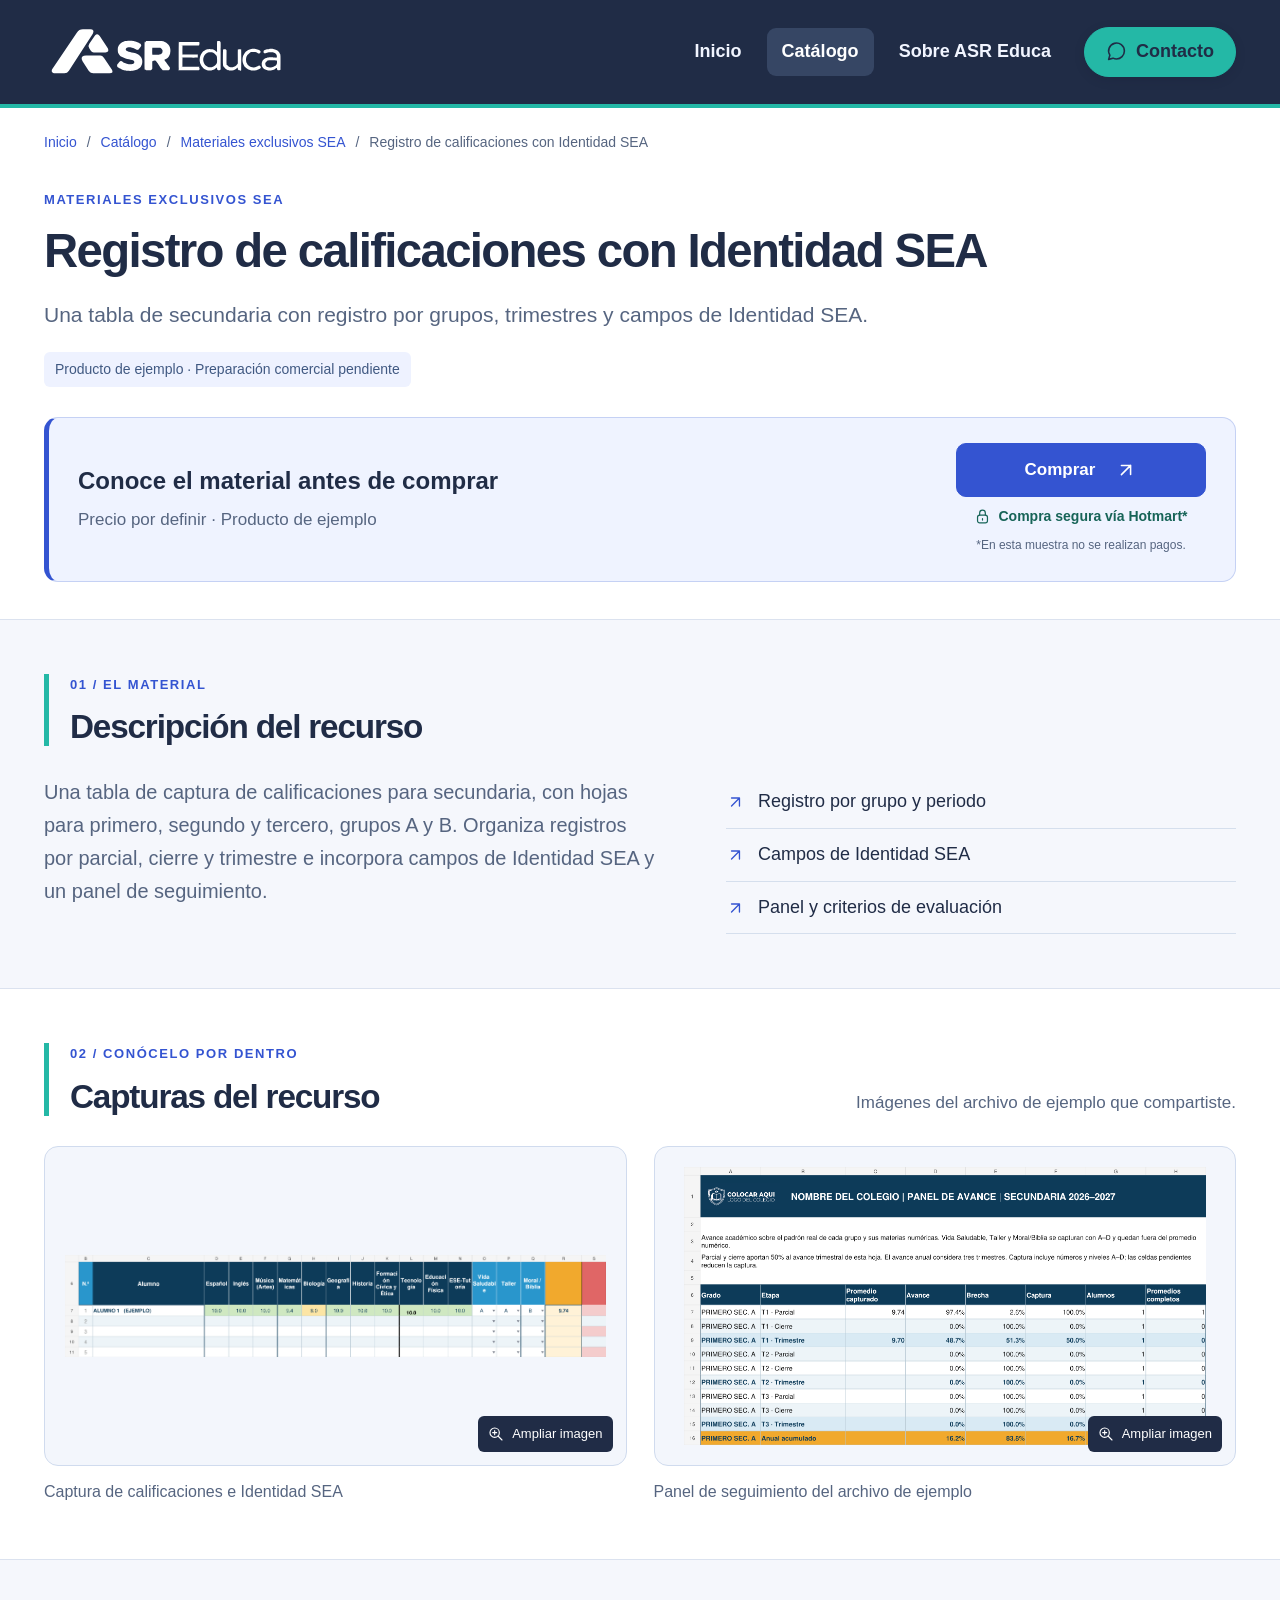
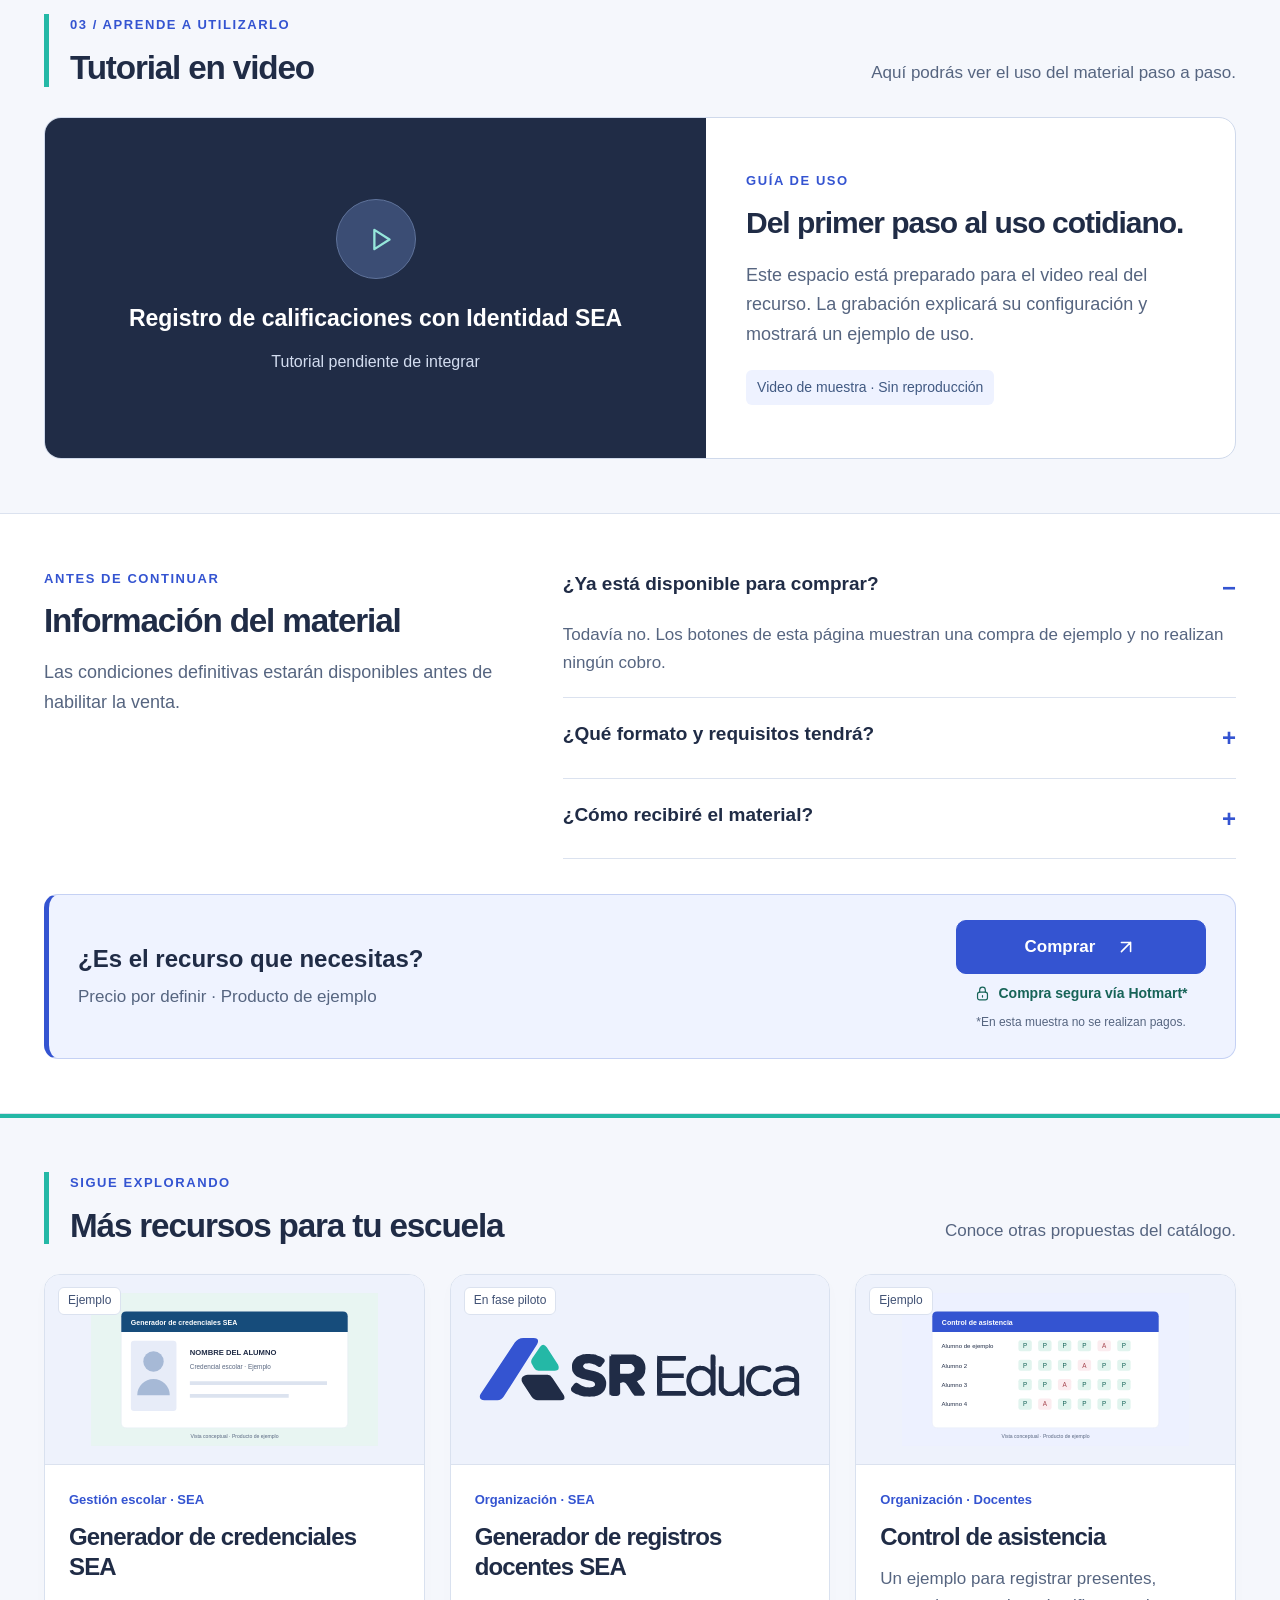
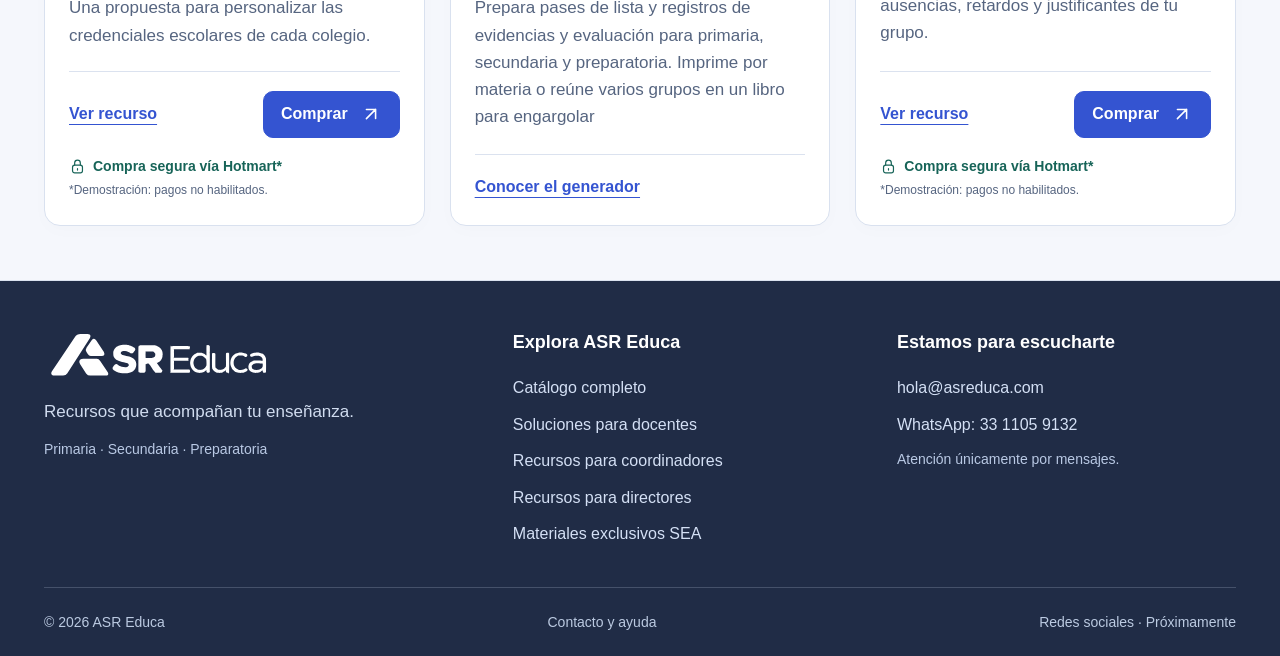
==== commit d0705849: "Presentar el Generador de registros docentes SEA en fase piloto" ====
--- a/calificaciones-sea.html
+++ b/calificaciones-sea.html
@@ -1,2 +1,2 @@
 <!DOCTYPE html>
-<html lang="es"><head><meta charset="UTF-8"><meta name="viewport" content="width=device-width,initial-scale=1"><title>Registro de calificaciones con Identidad SEA | ASR Educa</title><meta name="description" content="Una tabla de secundaria con registro por grupos, trimestres y campos de Identidad SEA."><meta name="theme-color" content="#202C46"><meta property="og:title" content="Registro de calificaciones con Identidad SEA | ASR Educa"><meta property="og:description" content="Una tabla de secundaria con registro por grupos, trimestres y campos de Identidad SEA."><meta property="og:image" content="https://asreduca.com/assets/icon-512.png"><meta property="og:type" content="website"><link rel="canonical" href="https://asreduca.com/calificaciones-sea.html"><link rel="icon" href="assets/icon-32.png"><link rel="apple-touch-icon" href="assets/icon-192.png"><link rel="stylesheet" href="style.css"><script src="catalogo.js" defer></script><script src="script.js" defer></script></head><body><a class="skip" href="#contenido">Saltar al contenido</a><header class="site-header"><div class="wrap navigation"><a class="brand" href="index.html" aria-label="ASR Educa, inicio"><img src="assets/logo-blanco.svg" alt="ASR Educa" width="245" height="59"></a><button class="menu-toggle" type="button" aria-expanded="false" aria-controls="menu">Menú <span aria-hidden="true">☰</span></button><nav id="menu" class="menu" aria-label="Navegación principal"><a href="index.html">Inicio</a><a href="catalogo.html" class="section-active">Catálogo</a><a href="sobre-asr.html">Sobre ASR Educa</a><a class="nav-contact" href="contacto.html"><svg aria-hidden="true" viewBox="0 0 24 24" fill="none" stroke="currentColor" stroke-width="1.8" stroke-linecap="round" stroke-linejoin="round"><path d="M21 11.5a9 9 0 0 1-9 9 9.3 9.3 0 0 1-4-.9L3 21l1.4-4.8A9 9 0 1 1 21 11.5Z"/></svg><span>Contacto</span></a></nav></div></header><main id="contenido"><nav class="wrap breadcrumbs" aria-label="Ruta de navegación"><a href="index.html">Inicio</a><span aria-hidden="true">/</span><a href="catalogo.html">Catálogo</a><span aria-hidden="true">/</span><a href="recursos-sea.html">Materiales exclusivos SEA</a><span aria-hidden="true">/</span><span aria-current="page">Registro de calificaciones con Identidad SEA</span></nav><section class="product-lead wrap"><div class="product-heading"><span class="eyebrow">Materiales exclusivos SEA</span><h1>Registro de calificaciones con Identidad SEA</h1><p>Una tabla de secundaria con registro por grupos, trimestres y campos de Identidad SEA.</p><span class="example-tag">Producto de ejemplo · Preparación comercial pendiente</span></div><div class="purchase-bar"><div><strong>Conoce el material antes de comprar</strong><span>Precio por definir · Producto de ejemplo</span></div><div class="purchase-action"><button class="button buy-button " type="button" data-buy="calificaciones-sea">Comprar<svg aria-hidden="true" viewBox="0 0 24 24" fill="none" stroke="currentColor" stroke-width="1.7" stroke-linecap="round" stroke-linejoin="round"><path d="M7 17 17 7M7 7h10v10"/></svg></button><span class="safe"><svg aria-hidden="true" viewBox="0 0 24 24" fill="none" stroke="currentColor" stroke-width="1.7" stroke-linecap="round" stroke-linejoin="round"><rect x="5" y="10" width="14" height="11" rx="3"/><path d="M8 10V7a4 4 0 0 1 8 0v3m-4 5v2"/></svg>Compra segura vía Hotmart*</span><small>*En esta muestra no se realizan pagos.</small></div></div></section><section class="band description-band"><div class="wrap"><div class="section-heading"><div><span class="eyebrow">01 / El material</span><h2>Descripción del recurso</h2></div></div><div class="description-grid"><p class="description-text">Una tabla de captura de calificaciones para secundaria, con hojas para primero, segundo y tercero, grupos A y B. Organiza registros por parcial, cierre y trimestre e incorpora campos de Identidad SEA y un panel de seguimiento.</p><ul class="feature-list"><li><svg aria-hidden="true" viewBox="0 0 24 24" fill="none" stroke="currentColor" stroke-width="1.7" stroke-linecap="round" stroke-linejoin="round"><path d="M7 17 17 7M7 7h10v10"/></svg>Registro por grupo y periodo</li><li><svg aria-hidden="true" viewBox="0 0 24 24" fill="none" stroke="currentColor" stroke-width="1.7" stroke-linecap="round" stroke-linejoin="round"><path d="M7 17 17 7M7 7h10v10"/></svg>Campos de Identidad SEA</li><li><svg aria-hidden="true" viewBox="0 0 24 24" fill="none" stroke="currentColor" stroke-width="1.7" stroke-linecap="round" stroke-linejoin="round"><path d="M7 17 17 7M7 7h10v10"/></svg>Panel y criterios de evaluación</li></ul></div></div></section><section class="band screenshot-band"><div class="wrap"><div class="section-heading"><div><span class="eyebrow">02 / Conócelo por dentro</span><h2>Capturas del recurso</h2></div><p>Imágenes del archivo de ejemplo que compartiste.</p></div><div class="gallery "><figure><button class="gallery-button" type="button" data-image="assets/captura-calificaciones.png" data-title="Captura de calificaciones e Identidad SEA" aria-label="Ampliar: Captura de calificaciones e Identidad SEA"><img src="assets/captura-calificaciones.png" alt="Captura de calificaciones e Identidad SEA" loading="lazy" width="1000" height="550"><span><svg aria-hidden="true" viewBox="0 0 24 24" fill="none" stroke="currentColor" stroke-width="1.7" stroke-linecap="round" stroke-linejoin="round"><circle cx="10" cy="10" r="7"/><path d="m15 15 6 6M7 10h6m-3-3v6"/></svg> Ampliar imagen</span></button><figcaption>Captura de calificaciones e Identidad SEA</figcaption></figure><figure><button class="gallery-button" type="button" data-image="assets/captura-panel.png" data-title="Panel de seguimiento del archivo de ejemplo" aria-label="Ampliar: Panel de seguimiento del archivo de ejemplo"><img src="assets/captura-panel.png" alt="Panel de seguimiento del archivo de ejemplo" loading="lazy" width="1000" height="550"><span><svg aria-hidden="true" viewBox="0 0 24 24" fill="none" stroke="currentColor" stroke-width="1.7" stroke-linecap="round" stroke-linejoin="round"><circle cx="10" cy="10" r="7"/><path d="m15 15 6 6M7 10h6m-3-3v6"/></svg> Ampliar imagen</span></button><figcaption>Panel de seguimiento del archivo de ejemplo</figcaption></figure></div></div></section><section class="band video-band"><div class="wrap"><div class="section-heading"><div><span class="eyebrow">03 / Aprende a utilizarlo</span><h2>Tutorial en video</h2></div><p>Aquí podrás ver el uso del material paso a paso.</p></div><div class="tutorial"><div class="tutorial-screen"><div class="play-symbol"><svg aria-hidden="true" viewBox="0 0 24 24" fill="none" stroke="currentColor" stroke-width="1.7" stroke-linecap="round" stroke-linejoin="round"><path d="m9 5 11 7-11 7Z"/></svg></div><strong>Registro de calificaciones con Identidad SEA</strong><span>Tutorial pendiente de integrar</span></div><div class="tutorial-copy"><span class="eyebrow">Guía de uso</span><h3>Del primer paso al uso cotidiano.</h3><p>Este espacio está preparado para el video real del recurso. La grabación explicará su configuración y mostrará un ejemplo de uso.</p><span class="example-tag">Video de muestra · Sin reproducción</span></div></div></div></section><section class="band faq-band"><div class="wrap"><div class="faq-layout"><div><span class="eyebrow">Antes de continuar</span><h2>Información del material</h2><p>Las condiciones definitivas estarán disponibles antes de habilitar la venta.</p></div><div><details open><summary>¿Ya está disponible para comprar?</summary><p>Todavía no. Los botones de esta página muestran una compra de ejemplo y no realizan ningún cobro.</p></details><details><summary>¿Qué formato y requisitos tendrá?</summary><p>La muestra proviene de un archivo XLSX. Antes de ofrecerlo se comprobará su compatibilidad con Excel y Google Sheets.</p></details><details><summary>¿Cómo recibiré el material?</summary><p>Cuando se habilite la venta, esta ficha explicará la entrega y el acceso al recurso después del pago.</p></details></div></div><div class="purchase-bar"><div><strong>¿Es el recurso que necesitas?</strong><span>Precio por definir · Producto de ejemplo</span></div><div class="purchase-action"><button class="button buy-button " type="button" data-buy="calificaciones-sea">Comprar<svg aria-hidden="true" viewBox="0 0 24 24" fill="none" stroke="currentColor" stroke-width="1.7" stroke-linecap="round" stroke-linejoin="round"><path d="M7 17 17 7M7 7h10v10"/></svg></button><span class="safe"><svg aria-hidden="true" viewBox="0 0 24 24" fill="none" stroke="currentColor" stroke-width="1.7" stroke-linecap="round" stroke-linejoin="round"><rect x="5" y="10" width="14" height="11" rx="3"/><path d="M8 10V7a4 4 0 0 1 8 0v3m-4 5v2"/></svg>Compra segura vía Hotmart*</span><small>*En esta muestra no se realizan pagos.</small></div></div></div></section><section class="band more-band"><div class="wrap"><div class="section-heading"><div><span class="eyebrow">Sigue explorando</span><h2>Más recursos para tu escuela</h2></div><p>Conoce otras propuestas del catálogo.</p></div><div class="product-grid"><article class="product-card" data-card><a class="product-image" href="credenciales-sea.html" aria-label="Ver Generador de credenciales SEA"><img src="assets/vista-credenciales-sea.svg" alt="Vista de Generador de credenciales SEA" loading="lazy" width="900" height="480"><span class="image-badge">Ejemplo</span></a><div class="card-content"><span class="product-kind">Gestión escolar · SEA</span><h3><a href="credenciales-sea.html">Generador de credenciales SEA</a></h3><p>Una propuesta para personalizar las credenciales escolares de cada colegio.</p><div class="card-actions"><a class="details-link" href="credenciales-sea.html">Ver recurso</a><button class="button buy-button compact" type="button" data-buy="credenciales-sea">Comprar<svg aria-hidden="true" viewBox="0 0 24 24" fill="none" stroke="currentColor" stroke-width="1.7" stroke-linecap="round" stroke-linejoin="round"><path d="M7 17 17 7M7 7h10v10"/></svg></button></div><div class="card-safety"><span class="safe"><svg aria-hidden="true" viewBox="0 0 24 24" fill="none" stroke="currentColor" stroke-width="1.7" stroke-linecap="round" stroke-linejoin="round"><rect x="5" y="10" width="14" height="11" rx="3"/><path d="M8 10V7a4 4 0 0 1 8 0v3m-4 5v2"/></svg>Compra segura vía Hotmart*</span><small>*Demostración: pagos no habilitados.</small></div></div></article><article class="product-card" data-card><a class="product-image" href="agenda-sea.html" aria-label="Ver Agenda escolar SEA"><img src="assets/vista-agenda-sea.svg" alt="Vista de Agenda escolar SEA" loading="lazy" width="900" height="480"><span class="image-badge">Ejemplo</span></a><div class="card-content"><span class="product-kind">Organización · SEA</span><h3><a href="agenda-sea.html">Agenda escolar SEA</a></h3><p>Una propuesta de agenda para acompañar la organización de los colegios del SEA.</p><div class="card-actions"><a class="details-link" href="agenda-sea.html">Ver recurso</a><button class="button buy-button compact" type="button" data-buy="agenda-sea">Comprar<svg aria-hidden="true" viewBox="0 0 24 24" fill="none" stroke="currentColor" stroke-width="1.7" stroke-linecap="round" stroke-linejoin="round"><path d="M7 17 17 7M7 7h10v10"/></svg></button></div><div class="card-safety"><span class="safe"><svg aria-hidden="true" viewBox="0 0 24 24" fill="none" stroke="currentColor" stroke-width="1.7" stroke-linecap="round" stroke-linejoin="round"><rect x="5" y="10" width="14" height="11" rx="3"/><path d="M8 10V7a4 4 0 0 1 8 0v3m-4 5v2"/></svg>Compra segura vía Hotmart*</span><small>*Demostración: pagos no habilitados.</small></div></div></article><article class="product-card" data-card><a class="product-image" href="control-asistencia.html" aria-label="Ver Control de asistencia"><img src="assets/vista-control-asistencia.svg" alt="Vista de Control de asistencia" loading="lazy" width="900" height="480"><span class="image-badge">Ejemplo</span></a><div class="card-content"><span class="product-kind">Organización · Docentes</span><h3><a href="control-asistencia.html">Control de asistencia</a></h3><p>Un ejemplo para registrar presentes, ausencias, retardos y justificantes de tu grupo.</p><div class="card-actions"><a class="details-link" href="control-asistencia.html">Ver recurso</a><button class="button buy-button compact" type="button" data-buy="control-asistencia">Comprar<svg aria-hidden="true" viewBox="0 0 24 24" fill="none" stroke="currentColor" stroke-width="1.7" stroke-linecap="round" stroke-linejoin="round"><path d="M7 17 17 7M7 7h10v10"/></svg></button></div><div class="card-safety"><span class="safe"><svg aria-hidden="true" viewBox="0 0 24 24" fill="none" stroke="currentColor" stroke-width="1.7" stroke-linecap="round" stroke-linejoin="round"><rect x="5" y="10" width="14" height="11" rx="3"/><path d="M8 10V7a4 4 0 0 1 8 0v3m-4 5v2"/></svg>Compra segura vía Hotmart*</span><small>*Demostración: pagos no habilitados.</small></div></div></article></div></div></section></main><footer class="site-footer"><div class="wrap footer-grid"><div><img src="assets/logo-blanco.svg" alt="ASR Educa" width="230" height="55"><p>Recursos que acompañan tu enseñanza.</p><span class="footer-small">Primaria · Secundaria · Preparatoria</span></div><div><strong>Explora ASR Educa</strong><a href="catalogo.html">Catálogo completo</a><a href="soluciones-docentes.html">Soluciones para docentes</a><a href="recursos-coordinadores.html">Recursos para coordinadores</a><a href="recursos-directores.html">Recursos para directores</a><a href="recursos-sea.html">Materiales exclusivos SEA</a></div><div><strong>Estamos para escucharte</strong><a href="mailto:hola@asreduca.com">hola@asreduca.com</a><a href="https://wa.me/523311059132">WhatsApp: 33 1105 9132</a><span class="footer-small">Atención únicamente por mensajes.</span></div></div><div class="wrap footer-bottom"><span>© 2026 ASR Educa</span><a href="contacto.html">Contacto y ayuda</a><span>Redes sociales · Próximamente</span></div></footer><dialog id="purchase-dialog" class="modal"><div class="modal-content"><button type="button" class="close-modal" data-close aria-label="Cerrar">×</button><span class="eyebrow">Vista de ejemplo</span><h2 id="purchase-title">Próximamente en Hotmart</h2><p data-purchase-name></p><p>Este botón muestra dónde comenzará la compra. El producto todavía no está a la venta y no se realizará ningún cobro.</p><p>Cuando esté disponible, continuarás en la página de pago de Hotmart.</p><a class="button" href="contacto.html">Consultar el recurso</a></div></dialog><dialog id="image-dialog" class="image-modal"><div class="image-modal-top"><p id="image-title"></p><button class="close-modal" type="button" data-close aria-label="Cerrar imagen ampliada">×</button></div><img src="assets/logo-principal.svg" alt="" data-full-image></dialog></body></html>+<html lang="es"><head><meta charset="UTF-8"><meta name="viewport" content="width=device-width,initial-scale=1"><title>Registro de calificaciones con Identidad SEA | ASR Educa</title><meta name="description" content="Una tabla de secundaria con registro por grupos, trimestres y campos de Identidad SEA."><meta name="theme-color" content="#202C46"><meta property="og:title" content="Registro de calificaciones con Identidad SEA | ASR Educa"><meta property="og:description" content="Una tabla de secundaria con registro por grupos, trimestres y campos de Identidad SEA."><meta property="og:image" content="https://asreduca.com/assets/icon-512.png"><meta property="og:type" content="website"><link rel="canonical" href="https://asreduca.com/calificaciones-sea.html"><link rel="icon" href="assets/icon-32.png"><link rel="apple-touch-icon" href="assets/icon-192.png"><link rel="stylesheet" href="style.css"><script src="catalogo.js" defer></script><script src="script.js" defer></script></head><body><a class="skip" href="#contenido">Saltar al contenido</a><header class="site-header"><div class="wrap navigation"><a class="brand" href="index.html" aria-label="ASR Educa, inicio"><img src="assets/logo-blanco.svg" alt="ASR Educa" width="245" height="59"></a><button class="menu-toggle" type="button" aria-expanded="false" aria-controls="menu">Menú <span aria-hidden="true">☰</span></button><nav id="menu" class="menu" aria-label="Navegación principal"><a href="index.html">Inicio</a><a href="catalogo.html" class="section-active">Catálogo</a><a href="sobre-asr.html">Sobre ASR Educa</a><a class="nav-contact" href="contacto.html"><svg aria-hidden="true" viewBox="0 0 24 24" fill="none" stroke="currentColor" stroke-width="1.8" stroke-linecap="round" stroke-linejoin="round"><path d="M21 11.5a9 9 0 0 1-9 9 9.3 9.3 0 0 1-4-.9L3 21l1.4-4.8A9 9 0 1 1 21 11.5Z"/></svg><span>Contacto</span></a></nav></div></header><main id="contenido"><nav class="wrap breadcrumbs" aria-label="Ruta de navegación"><a href="index.html">Inicio</a><span aria-hidden="true">/</span><a href="catalogo.html">Catálogo</a><span aria-hidden="true">/</span><a href="recursos-sea.html">Materiales exclusivos SEA</a><span aria-hidden="true">/</span><span aria-current="page">Registro de calificaciones con Identidad SEA</span></nav><section class="product-lead wrap"><div class="product-heading"><span class="eyebrow">Materiales exclusivos SEA</span><h1>Registro de calificaciones con Identidad SEA</h1><p>Una tabla de secundaria con registro por grupos, trimestres y campos de Identidad SEA.</p><span class="example-tag">Producto de ejemplo · Preparación comercial pendiente</span></div><div class="purchase-bar"><div><strong>Conoce el material antes de comprar</strong><span>Precio por definir · Producto de ejemplo</span></div><div class="purchase-action"><button class="button buy-button " type="button" data-buy="calificaciones-sea">Comprar<svg aria-hidden="true" viewBox="0 0 24 24" fill="none" stroke="currentColor" stroke-width="1.7" stroke-linecap="round" stroke-linejoin="round"><path d="M7 17 17 7M7 7h10v10"/></svg></button><span class="safe"><svg aria-hidden="true" viewBox="0 0 24 24" fill="none" stroke="currentColor" stroke-width="1.7" stroke-linecap="round" stroke-linejoin="round"><rect x="5" y="10" width="14" height="11" rx="3"/><path d="M8 10V7a4 4 0 0 1 8 0v3m-4 5v2"/></svg>Compra segura vía Hotmart*</span><small>*En esta muestra no se realizan pagos.</small></div></div></section><section class="band description-band"><div class="wrap"><div class="section-heading"><div><span class="eyebrow">01 / El material</span><h2>Descripción del recurso</h2></div></div><div class="description-grid"><p class="description-text">Una tabla de captura de calificaciones para secundaria, con hojas para primero, segundo y tercero, grupos A y B. Organiza registros por parcial, cierre y trimestre e incorpora campos de Identidad SEA y un panel de seguimiento.</p><ul class="feature-list"><li><svg aria-hidden="true" viewBox="0 0 24 24" fill="none" stroke="currentColor" stroke-width="1.7" stroke-linecap="round" stroke-linejoin="round"><path d="M7 17 17 7M7 7h10v10"/></svg>Registro por grupo y periodo</li><li><svg aria-hidden="true" viewBox="0 0 24 24" fill="none" stroke="currentColor" stroke-width="1.7" stroke-linecap="round" stroke-linejoin="round"><path d="M7 17 17 7M7 7h10v10"/></svg>Campos de Identidad SEA</li><li><svg aria-hidden="true" viewBox="0 0 24 24" fill="none" stroke="currentColor" stroke-width="1.7" stroke-linecap="round" stroke-linejoin="round"><path d="M7 17 17 7M7 7h10v10"/></svg>Panel y criterios de evaluación</li></ul></div></div></section><section class="band screenshot-band"><div class="wrap"><div class="section-heading"><div><span class="eyebrow">02 / Conócelo por dentro</span><h2>Capturas del recurso</h2></div><p>Imágenes del archivo de ejemplo que compartiste.</p></div><div class="gallery "><figure><button class="gallery-button" type="button" data-image="assets/captura-calificaciones.png" data-title="Captura de calificaciones e Identidad SEA" aria-label="Ampliar: Captura de calificaciones e Identidad SEA"><img src="assets/captura-calificaciones.png" alt="Captura de calificaciones e Identidad SEA" loading="lazy" width="1000" height="550"><span><svg aria-hidden="true" viewBox="0 0 24 24" fill="none" stroke="currentColor" stroke-width="1.7" stroke-linecap="round" stroke-linejoin="round"><circle cx="10" cy="10" r="7"/><path d="m15 15 6 6M7 10h6m-3-3v6"/></svg> Ampliar imagen</span></button><figcaption>Captura de calificaciones e Identidad SEA</figcaption></figure><figure><button class="gallery-button" type="button" data-image="assets/captura-panel.png" data-title="Panel de seguimiento del archivo de ejemplo" aria-label="Ampliar: Panel de seguimiento del archivo de ejemplo"><img src="assets/captura-panel.png" alt="Panel de seguimiento del archivo de ejemplo" loading="lazy" width="1000" height="550"><span><svg aria-hidden="true" viewBox="0 0 24 24" fill="none" stroke="currentColor" stroke-width="1.7" stroke-linecap="round" stroke-linejoin="round"><circle cx="10" cy="10" r="7"/><path d="m15 15 6 6M7 10h6m-3-3v6"/></svg> Ampliar imagen</span></button><figcaption>Panel de seguimiento del archivo de ejemplo</figcaption></figure></div></div></section><section class="band video-band"><div class="wrap"><div class="section-heading"><div><span class="eyebrow">03 / Aprende a utilizarlo</span><h2>Tutorial en video</h2></div><p>Aquí podrás ver el uso del material paso a paso.</p></div><div class="tutorial"><div class="tutorial-screen"><div class="play-symbol"><svg aria-hidden="true" viewBox="0 0 24 24" fill="none" stroke="currentColor" stroke-width="1.7" stroke-linecap="round" stroke-linejoin="round"><path d="m9 5 11 7-11 7Z"/></svg></div><strong>Registro de calificaciones con Identidad SEA</strong><span>Tutorial pendiente de integrar</span></div><div class="tutorial-copy"><span class="eyebrow">Guía de uso</span><h3>Del primer paso al uso cotidiano.</h3><p>Este espacio está preparado para el video real del recurso. La grabación explicará su configuración y mostrará un ejemplo de uso.</p><span class="example-tag">Video de muestra · Sin reproducción</span></div></div></div></section><section class="band faq-band"><div class="wrap"><div class="faq-layout"><div><span class="eyebrow">Antes de continuar</span><h2>Información del material</h2><p>Las condiciones definitivas estarán disponibles antes de habilitar la venta.</p></div><div><details open><summary>¿Ya está disponible para comprar?</summary><p>Todavía no. Los botones de esta página muestran una compra de ejemplo y no realizan ningún cobro.</p></details><details><summary>¿Qué formato y requisitos tendrá?</summary><p>La muestra proviene de un archivo XLSX. Antes de ofrecerlo se comprobará su compatibilidad con Excel y Google Sheets.</p></details><details><summary>¿Cómo recibiré el material?</summary><p>Cuando se habilite la venta, esta ficha explicará la entrega y el acceso al recurso después del pago.</p></details></div></div><div class="purchase-bar"><div><strong>¿Es el recurso que necesitas?</strong><span>Precio por definir · Producto de ejemplo</span></div><div class="purchase-action"><button class="button buy-button " type="button" data-buy="calificaciones-sea">Comprar<svg aria-hidden="true" viewBox="0 0 24 24" fill="none" stroke="currentColor" stroke-width="1.7" stroke-linecap="round" stroke-linejoin="round"><path d="M7 17 17 7M7 7h10v10"/></svg></button><span class="safe"><svg aria-hidden="true" viewBox="0 0 24 24" fill="none" stroke="currentColor" stroke-width="1.7" stroke-linecap="round" stroke-linejoin="round"><rect x="5" y="10" width="14" height="11" rx="3"/><path d="M8 10V7a4 4 0 0 1 8 0v3m-4 5v2"/></svg>Compra segura vía Hotmart*</span><small>*En esta muestra no se realizan pagos.</small></div></div></div></section><section class="band more-band"><div class="wrap"><div class="section-heading"><div><span class="eyebrow">Sigue explorando</span><h2>Más recursos para tu escuela</h2></div><p>Conoce otras propuestas del catálogo.</p></div><div class="product-grid"><article class="product-card" data-card><a class="product-image" href="credenciales-sea.html" aria-label="Ver Generador de credenciales SEA"><img src="assets/vista-credenciales-sea.svg" alt="Vista de Generador de credenciales SEA" loading="lazy" width="900" height="480"><span class="image-badge">Ejemplo</span></a><div class="card-content"><span class="product-kind">Gestión escolar · SEA</span><h3><a href="credenciales-sea.html">Generador de credenciales SEA</a></h3><p>Una propuesta para personalizar las credenciales escolares de cada colegio.</p><div class="card-actions"><a class="details-link" href="credenciales-sea.html">Ver recurso</a><button class="button buy-button compact" type="button" data-buy="credenciales-sea">Comprar<svg aria-hidden="true" viewBox="0 0 24 24" fill="none" stroke="currentColor" stroke-width="1.7" stroke-linecap="round" stroke-linejoin="round"><path d="M7 17 17 7M7 7h10v10"/></svg></button></div><div class="card-safety"><span class="safe"><svg aria-hidden="true" viewBox="0 0 24 24" fill="none" stroke="currentColor" stroke-width="1.7" stroke-linecap="round" stroke-linejoin="round"><rect x="5" y="10" width="14" height="11" rx="3"/><path d="M8 10V7a4 4 0 0 1 8 0v3m-4 5v2"/></svg>Compra segura vía Hotmart*</span><small>*Demostración: pagos no habilitados.</small></div></div></article><article class="product-card" data-card><a class="product-image" href="agenda-sea.html" aria-label="Conocer el Generador de registros docentes SEA"><img src="assets/logo-principal.svg" alt="" loading="lazy" width="900" height="480"><span class="image-badge">En fase piloto</span></a><div class="card-content"><span class="product-kind">Organización · SEA</span><h3><a href="agenda-sea.html">Generador de registros docentes SEA</a></h3><p>Prepara pases de lista y registros de evidencias y evaluación para primaria, secundaria y preparatoria. Imprime por materia o reúne varios grupos en un libro para engargolar</p><div class="card-actions"><a class="details-link" href="agenda-sea.html">Conocer el generador</a></div></div></article><article class="product-card" data-card><a class="product-image" href="control-asistencia.html" aria-label="Ver Control de asistencia"><img src="assets/vista-control-asistencia.svg" alt="Vista de Control de asistencia" loading="lazy" width="900" height="480"><span class="image-badge">Ejemplo</span></a><div class="card-content"><span class="product-kind">Organización · Docentes</span><h3><a href="control-asistencia.html">Control de asistencia</a></h3><p>Un ejemplo para registrar presentes, ausencias, retardos y justificantes de tu grupo.</p><div class="card-actions"><a class="details-link" href="control-asistencia.html">Ver recurso</a><button class="button buy-button compact" type="button" data-buy="control-asistencia">Comprar<svg aria-hidden="true" viewBox="0 0 24 24" fill="none" stroke="currentColor" stroke-width="1.7" stroke-linecap="round" stroke-linejoin="round"><path d="M7 17 17 7M7 7h10v10"/></svg></button></div><div class="card-safety"><span class="safe"><svg aria-hidden="true" viewBox="0 0 24 24" fill="none" stroke="currentColor" stroke-width="1.7" stroke-linecap="round" stroke-linejoin="round"><rect x="5" y="10" width="14" height="11" rx="3"/><path d="M8 10V7a4 4 0 0 1 8 0v3m-4 5v2"/></svg>Compra segura vía Hotmart*</span><small>*Demostración: pagos no habilitados.</small></div></div></article></div></div></section></main><footer class="site-footer"><div class="wrap footer-grid"><div><img src="assets/logo-blanco.svg" alt="ASR Educa" width="230" height="55"><p>Recursos que acompañan tu enseñanza.</p><span class="footer-small">Primaria · Secundaria · Preparatoria</span></div><div><strong>Explora ASR Educa</strong><a href="catalogo.html">Catálogo completo</a><a href="soluciones-docentes.html">Soluciones para docentes</a><a href="recursos-coordinadores.html">Recursos para coordinadores</a><a href="recursos-directores.html">Recursos para directores</a><a href="recursos-sea.html">Materiales exclusivos SEA</a></div><div><strong>Estamos para escucharte</strong><a href="mailto:hola@asreduca.com">hola@asreduca.com</a><a href="https://wa.me/523311059132">WhatsApp: 33 1105 9132</a><span class="footer-small">Atención únicamente por mensajes.</span></div></div><div class="wrap footer-bottom"><span>© 2026 ASR Educa</span><a href="contacto.html">Contacto y ayuda</a><span>Redes sociales · Próximamente</span></div></footer><dialog id="purchase-dialog" class="modal"><div class="modal-content"><button type="button" class="close-modal" data-close aria-label="Cerrar">×</button><span class="eyebrow">Vista de ejemplo</span><h2 id="purchase-title">Próximamente en Hotmart</h2><p data-purchase-name></p><p>Este botón muestra dónde comenzará la compra. El producto todavía no está a la venta y no se realizará ningún cobro.</p><p>Cuando esté disponible, continuarás en la página de pago de Hotmart.</p><a class="button" href="contacto.html">Consultar el recurso</a></div></dialog><dialog id="image-dialog" class="image-modal"><div class="image-modal-top"><p id="image-title"></p><button class="close-modal" type="button" data-close aria-label="Cerrar imagen ampliada">×</button></div><img src="assets/logo-principal.svg" alt="" data-full-image></dialog></body></html>
